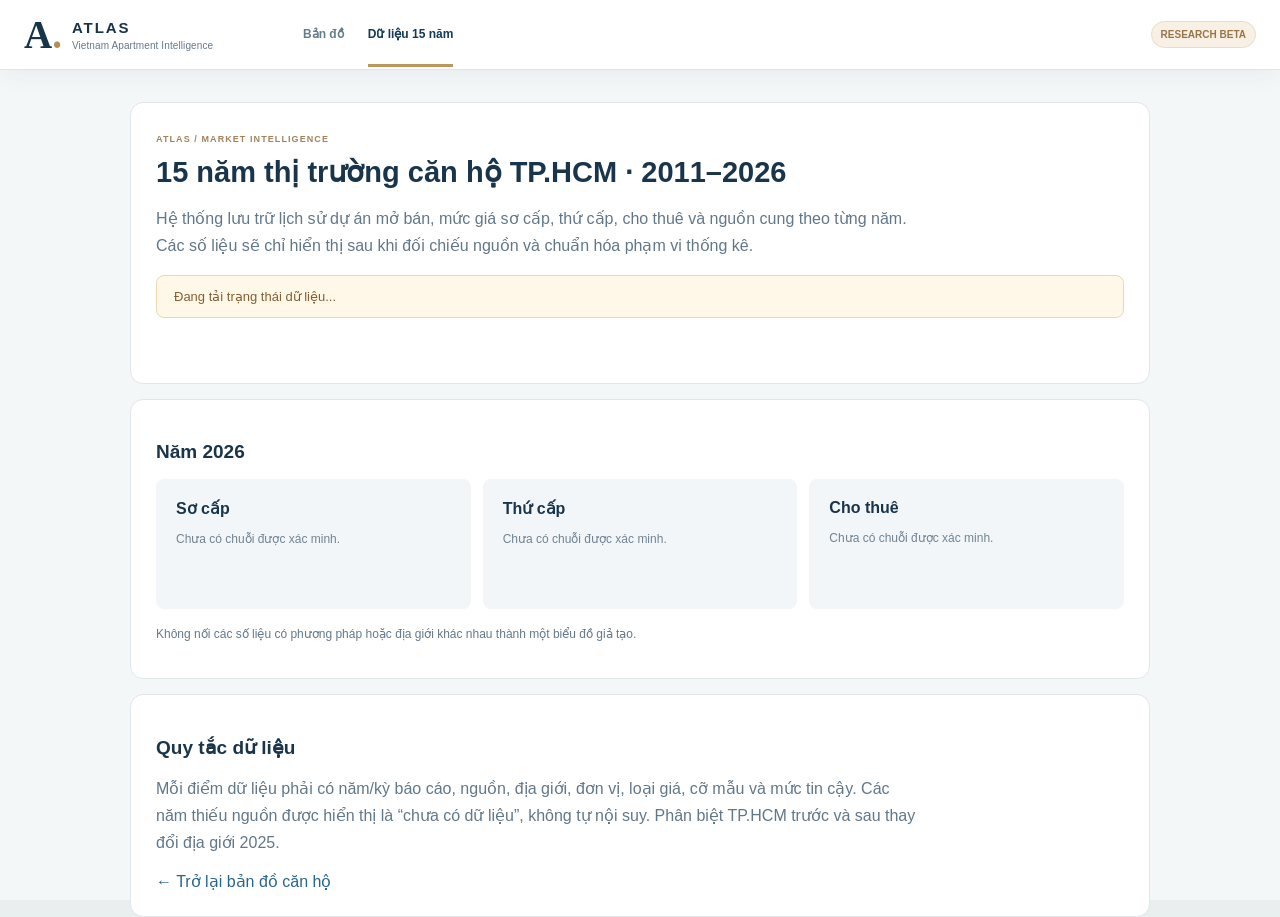
==== history.html @ ee45d93d "feat: add source-aware 2011–2026 history page without fabricated series" ====
<!doctype html><html lang="vi"><head><meta charset="utf-8"><meta name="viewport" content="width=device-width,initial-scale=1"><title>ATLAS | Dữ liệu căn hộ 2011–2026</title><link rel="stylesheet" href="./assets/atlas-v4.css"><style>body{background:#f4f7f8}.page{max-width:1060px;margin:32px auto;padding:0 20px}.panel{padding:25px;background:#fff;border:1px solid #e0e7eb;border-radius:13px;margin-bottom:15px}.panel h1{margin:9px 0 12px;font-size:29px}.panel h2{font-size:19px}.lead{line-height:1.7;color:#61778a;max-width:760px}.note{padding:13px 17px;background:#fff8e8;color:#845e32;border:1px solid #ecd8af;border-radius:8px;font-size:13px}.years{display:grid;grid-template-columns:repeat(8,1fr);gap:7px;margin:20px 0}.years button{padding:12px 0;background:#f2f6f8;border:1px solid #dce6ed;border-radius:7px;color:#31536b}.years button.active{background:#1e5678;color:#fff}.three{display:grid;grid-template-columns:repeat(3,1fr);gap:12px}.three section{padding:20px;border-radius:8px;background:#f2f6f8;min-height:130px}.three strong{display:block;font-size:16px}.three p{font-size:12px;line-height:1.6;color:#718494}.source{font-size:12px;color:#768592}.review{font-size:12px;color:#64798b;margin-top:18px}@media(max-width:680px){.years{grid-template-columns:repeat(4,1fr)}.three{grid-template-columns:1fr}.page{margin:10px auto}.panel h1{font-size:23px}}</style></head><body><header class="topbar"><a class="logo" href="./map-v4.html"><span class="mark">A<span>.</span></span><span><b>ATLAS</b><small>Vietnam Apartment Intelligence</small></span></a><nav><a href="./map-v4.html">Bản đồ</a><a class="active" href="./history.html">Dữ liệu 15 năm</a></nav><div class="top-actions"><span class="beta">RESEARCH BETA</span></div></header><div class="page"><div class="panel"><span class="eyebrow">ATLAS / MARKET INTELLIGENCE</span><h1>15 năm thị trường căn hộ TP.HCM · 2011–2026</h1><p class="lead">Hệ thống lưu trữ lịch sử dự án mở bán, mức giá sơ cấp, thứ cấp, cho thuê và nguồn cung theo từng năm. Các số liệu sẽ chỉ hiển thị sau khi đối chiếu nguồn và chuẩn hóa phạm vi thống kê.</p><p class="note" id="notice">Đang tải trạng thái dữ liệu...</p><div class="years" id="years" aria-label="Chọn năm"></div></div><div class="panel"><h2 id="heading">Năm 2026</h2><div class="three"><section><strong>Sơ cấp</strong><p id="primary">Chưa có chuỗi được xác minh.</p></section><section><strong>Thứ cấp</strong><p id="secondary">Chưa có chuỗi được xác minh.</p></section><section><strong>Cho thuê</strong><p id="rent">Chưa có chuỗi được xác minh.</p></section></div><p class="review" id="sources">Không nối các số liệu có phương pháp hoặc địa giới khác nhau thành một biểu đồ giả tạo.</p></div><div class="panel"><h2>Quy tắc dữ liệu</h2><p class="lead">Mỗi điểm dữ liệu phải có năm/kỳ báo cáo, nguồn, địa giới, đơn vị, loại giá, cỡ mẫu và mức tin cậy. Các năm thiếu nguồn được hiển thị là “chưa có dữ liệu”, không tự nội suy. Phân biệt TP.HCM trước và sau thay đổi địa giới 2025.</p><a href="./map-v4.html">← Trở lại bản đồ căn hộ</a></div></div><script>let rows=[];let year=2026;const $=id=>document.getElementById(id);function render(){const ys=$("years");ys.replaceChildren();for(let y=2011;y<=2026;y++){const b=document.createElement("button");b.type="button";b.textContent=y;b.className=y===year?"active":"";b.onclick=()=>{year=y;render()};ys.append(b)}$("heading").textContent="Năm "+year;for(const [id,type]of [["primary","primary"],["secondary","secondary"],["rent","rental"]]){const filtered=rows.filter(r=>String(r.period_start||r.year||"").startsWith(String(year))&&r.market_type===type);$(id).textContent=filtered.length?filtered.map(r=>(r.value+" "+r.unit+" · "+(r.source_title||r.source_url||"Nguồn")).slice(0,4).join(" | "):"Chưa có dữ liệu đủ chuẩn và đã duyệt cho năm này."}}fetch("./data/market_history_2011_2026.json",{cache:"no-store"}).then(r=>{if(!r.ok)throw Error(r.status);return r.json()}).then(data=>{rows=Array.isArray(data.observations)?data.observations:[];$("notice").textContent=rows.length?"Có "+rows.length+" quan sát lịch sử được lưu. Xem từng năm; đối chiếu nguồn trước khi sử dụng.":"Khung dữ liệu 2011–2026 đã tạo; chưa có quan sát được phê duyệt. Không hiển thị số liệu giả định.";render()}).catch(()=>{$("notice").textContent="Không tải được dữ liệu lịch sử.";render()});render();</script></body></html>
---- assets/atlas-v4.css ----
:root{--ink:#19354c;--muted:#64798b;--line:#dfe6eb;--paper:#fff;--canvas:#e9eeef;--highlight:#b48955;--navy:#16354b;--light:#f2f6f8}*{box-sizing:border-box}html,body{margin:0;height:100%;font-family:Inter,ui-sans-serif,"Segoe UI",Arial,sans-serif;color:var(--ink);background:var(--canvas)}button,select,input{font:inherit}button{cursor:pointer}button:focus-visible,a:focus-visible,input:focus-visible,select:focus-visible{outline:3px solid #deb571;outline-offset:2px}a{color:#28658d;text-decoration:none}.topbar{height:70px;position:relative;z-index:15;background:#fff;border-bottom:1px solid var(--line);display:flex;align-items:center;gap:34px;padding:0 24px;box-shadow:0 3px 24px #1230460f}.logo{display:flex;gap:10px;align-items:center;color:var(--navy);min-width:245px}.logo .mark{font-size:39px;line-height:1;font-family:Georgia,serif;font-weight:900}.mark span{color:#b68e51}.logo b{display:block;font-size:15px;letter-spacing:.13em}.logo small{font-size:10px;color:var(--muted);display:block;letter-spacing:.01em;margin-top:4px}.topbar nav{display:flex;gap:24px;align-items:center}.topbar nav a{font-size:12px;font-weight:700;color:#657d8c;padding:25px 0 23px;border-bottom:3px solid transparent;white-space:nowrap}.topbar nav a.active{color:#143a55;border-bottom-color:#bd985e}.top-actions{margin-left:auto;display:flex;align-items:center;gap:12px}.beta{font-size:10px;color:#987548;background:#f8f0e5;border:1px solid #eadcc8;padding:7px 9px;border-radius:50px;font-weight:900;white-space:nowrap}.top-actions select{padding:8px;border:1px solid var(--line);border-radius:8px;background:#fff;max-width:130px;font-size:11px}.mobileOnly{display:none}.workspace{height:calc(100dvh - 70px);display:flex;min-height:380px}.sidebar{width:364px;flex:0 0 364px;background:#fff;border-right:1px solid var(--line);display:flex;flex-direction:column;z-index:9;box-shadow:2px 0 20px #1a3e5020;overflow:hidden}.sideIntro{padding:23px 20px 14px}.eyebrow{color:#a3825c;letter-spacing:.12em;font-size:9px;font-weight:900}.sideIntro h1{font-size:22px;margin:10px 0 7px;line-height:1.25}.sideIntro p{font-size:12px;color:var(--muted);line-height:1.55;margin:0}.stats{margin:0 20px 13px;background:#f0f5f7;border:1px solid #e5ebef;display:flex;border-radius:9px;padding:11px}.stats>div{flex:1;display:flex;gap:3px;flex-direction:column}.stats>div+div{padding-left:14px;border-left:1px solid #dde6eb}.stats strong{font-size:24px}.stats span{font-size:10px;color:var(--muted)}.sidebar>.inputLabel,.sidebar>input,.filterGrid,.sidebar>.check,.modeRow,.listTitle{margin-left:20px;margin-right:20px}.inputLabel,.filterGrid label{font-size:11px;font-weight:800;margin-bottom:6px;display:block}.sidebar>input,.filterGrid input,.filterGrid select{border:1px solid #d6e0e6;border-radius:8px;padding:11px 10px;width:100%;font-size:12px;color:var(--ink);background:white}.sidebar>input{width:calc(100% - 40px);margin-bottom:13px}.filterGrid{display:grid;grid-template-columns:1fr 1fr;gap:10px;margin-bottom:12px}.check{display:flex;align-items:center;gap:7px;font-size:11px;font-weight:700;line-height:1.35}.check input{accent-color:#265b80;width:16px;height:16px}.sidebar>.check{margin-bottom:8px}.modeRow{display:flex;margin-top:8px;margin-bottom:14px;gap:5px}.modeRow span{border:1px solid #dbe4e8;border-radius:7px;padding:8px;font-size:10px;font-weight:800}.modeRow .active{background:#e7f0f5;color:#29587b}.modeRow .inactive{color:#909ba3;background:#f6f7f8}.listTitle{border-top:1px solid #e6edf1;padding-top:14px;display:flex;justify-content:space-between;align-items:center;gap:8px;margin-bottom:8px}.listTitle b{font-size:12px}.listTitle button{background:transparent;color:#37749a;border:0;padding:5px 0;font-size:10px;font-weight:800;text-align:right}.projectList{padding:0 20px;flex:1;overflow-y:auto;overscroll-behavior:contain}.projectCard{display:block;border:1px solid #e4eaee;border-radius:10px;background:#fff;width:100%;text-align:left;padding:12px 11px;margin:0 0 8px}.projectCard:hover,.projectCard:focus{background:#f7fafb;border-color:#a1bfd2}.projectCard .name{font-weight:850;font-size:12px}.projectCard .sub{color:#768b9a;font-size:10px;margin-top:4px}.projectCard .price{color:#225a80;font-size:15px;font-weight:900;margin-top:8px}.projectCard .tag{display:inline-block;font-size:9px;border-radius:4px;padding:3px 5px;margin-top:5px;background:#f6f0e8;color:#9a733f}.projectCard .tag.verified{background:#e4f4ec;color:#2a7a57}.sideFoot{padding:10px 20px 14px;border-top:1px solid #e7eef1;background:#fcfdfd}.sideFoot a{font-weight:700;font-size:10px}.sideFoot p{font-size:10px;line-height:1.5;color:#987044;margin:6px 0 0}.mapArea{position:relative;flex:1;min-width:0}#map{position:absolute;inset:0;background:linear-gradient(90deg,#e6eff0,#dce7e9)}.mapTools{position:absolute;top:16px;right:16px;z-index:5;width:251px;background:#ffffffed;border:1px solid #d8e4e9;backdrop-filter:blur(15px);padding:15px;border-radius:12px;box-shadow:0 12px 25px #17344726;display:flex;flex-direction:column;gap:10px}.mapTools>label:not(.check):not(.upload){font-size:11px;font-weight:900}.mapTools>select{border:1px solid #d9e2e7;border-radius:8px;padding:9px;color:var(--ink);background:#fff;font-size:11px}.separator{border-top:1px solid #e4eaee}.mapTools small{font-size:10px;color:#7d8791;line-height:1.5}.mapTools a{font-size:10px;font-weight:850}.mapTools .upload{background:#f2f6f9;border:1px dashed #a9c0cc;padding:9px;border-radius:7px;font-weight:750;color:#356c8e;font-size:11px;text-align:center;cursor:pointer}.mapTools .upload input{display:none}.mapLegend{position:absolute;bottom:18px;left:18px;z-index:5;background:#fffffff2;border:1px solid #d8e1e6;border-radius:9px;box-shadow:0 5px 20px #1430441d;padding:10px 13px;font-size:10px;display:flex;align-items:center;gap:7px;flex-wrap:wrap;max-width:calc(100% - 36px)}.dot{width:9px;height:9px;border-radius:50%;display:inline-block}.dot.confirmed{background:#2c6f97}.dot.approximate{background:#fff;border:2px dashed #95774f;margin-left:9px}.projectMarker{transform:translate(-50%,-50%);display:flex;flex-direction:column;align-items:center;justify-content:center;min-width:76px;max-width:126px;padding:6px 8px;border-radius:9px;border:2px solid #fff;box-shadow:0 3px 14px #0b314d58;background:#fff;color:#244b64;white-space:nowrap;cursor:pointer}.projectMarker b{font-size:11px;max-width:116px;overflow:hidden;text-overflow:ellipsis}.projectMarker span{font-size:12px;font-weight:900;margin-top:3px}.projectMarker.estimate{border:2px dashed #b58e58;background:#fffaf0}.projectMarker.selected{box-shadow:0 0 0 3px #dfad5e,0 5px 25px #10314769}.projectMarker.compact{min-width:26px;width:27px;height:27px;border-radius:50%;padding:0}.projectMarker.compact b,.projectMarker.compact span{display:none}.projectMarker.compact:after{content:"";width:9px;height:9px;background:#245d83;border-radius:50%}.projectMarker.estimate.compact:after{background:#ba996a}.detail{position:absolute;top:15px;bottom:15px;right:285px;z-index:7;background:#fff;border:1px solid #dae4e9;border-radius:13px;box-shadow:0 12px 35px #133d5538;width:320px;overflow:auto;padding:18px}.detail h2{font-size:20px;margin:9px 0}.detail p{font-size:11px;color:var(--muted);line-height:1.6}.detail strong{display:block;font-size:27px;color:#245a7a;margin:10px 0}.detail .detailRow{display:flex;justify-content:space-between;border-top:1px solid #e8edf1;padding:10px 0;gap:12px;font-size:11px}.detail .detailRow span:first-child{color:#7d8f9d}.detail .detailRow span:last-child{font-weight:750;text-align:right}.detail .close{float:right;border:0;background:#edf3f6;font-size:19px;border-radius:6px;padding:4px 10px}.detail .caution{background:#fff7e9;color:#866331;padding:10px 12px;border-radius:7px;font-size:10px;line-height:1.5;margin-top:9px}.detail a{display:block;font-size:11px;font-weight:800;margin-top:10px}.mapNotice{position:absolute;top:50%;left:50%;transform:translate(-50%,-50%);z-index:10;background:#fff;border:1px solid #e1c08b;border-radius:13px;padding:20px;width:min(340px,90vw);box-shadow:0 20px 45px #1e384e4d;text-align:center}.mapNotice[hidden],.detail[hidden]{display:none}.mapNotice p{font-size:12px;color:var(--muted);line-height:1.5}.noticeActions{display:flex;align-items:center;justify-content:center;gap:10px}.noticeActions button,.noticeActions a{font-size:11px;font-weight:800;padding:10px;background:#245f81;border-radius:7px;color:#fff;border:0}.noticeActions a{background:#eff5f7;color:#2c6687}.muted{font-size:12px;color:var(--muted)}.maplibregl-ctrl-bottom-right{bottom:6px}.maplibregl-ctrl-attrib{font-size:10px!important}@media(max-width:1090px){.topbar{gap:17px;padding:0 15px}.sidebar{width:306px;flex-basis:306px}.mapTools{width:220px}.detail{right:250px;width:280px}}@media(max-width:820px){.topbar{height:58px;gap:10px}.logo{min-width:auto}.logo .mark{font-size:30px}.logo b{font-size:11px}.logo small{display:none}.topbar nav{gap:10px}.topbar nav a{font-size:10px;padding:20px 0}.beta{display:none}.workspace{height:calc(100dvh - 58px)}.sidebar{width:min(345px,88vw);flex:unset;position:absolute;top:58px;bottom:0;left:0;z-index:10;transform:translateX(-102%);transition:transform .2s}.sidebar.open{transform:translateX(0)}.mobileOnly{display:block;background:#eff3f6;border:1px solid #dce4ea;border-radius:6px;padding:7px}.mapArea{width:100%}.mapTools{top:10px;right:10px;width:200px;padding:10px;gap:6px}.mapTools small{display:none}.detail{right:10px;bottom:15px;top:auto;height:min(60vh,430px);width:min(345px,calc(100vw - 20px))}.mapLegend{left:10px;bottom:10px;max-width:calc(100vw - 20px)}}@media(max-width:490px){.topbar nav a:nth-child(3){display:none}.topbar nav a{font-size:9px}.top-actions{gap:4px}.top-actions select{width:78px;font-size:10px}.mapTools{top:8px;right:8px;width:167px;padding:8px}.mapTools label,.mapTools a,.mapTools select{font-size:10px!important}.mapLegend{max-width:calc(100vw - 85px);font-size:9px;gap:5px}.projectMarker{min-width:62px;max-width:100px;padding:4px}.projectMarker b{max-width:90px;font-size:10px}.projectMarker span{font-size:10px}}
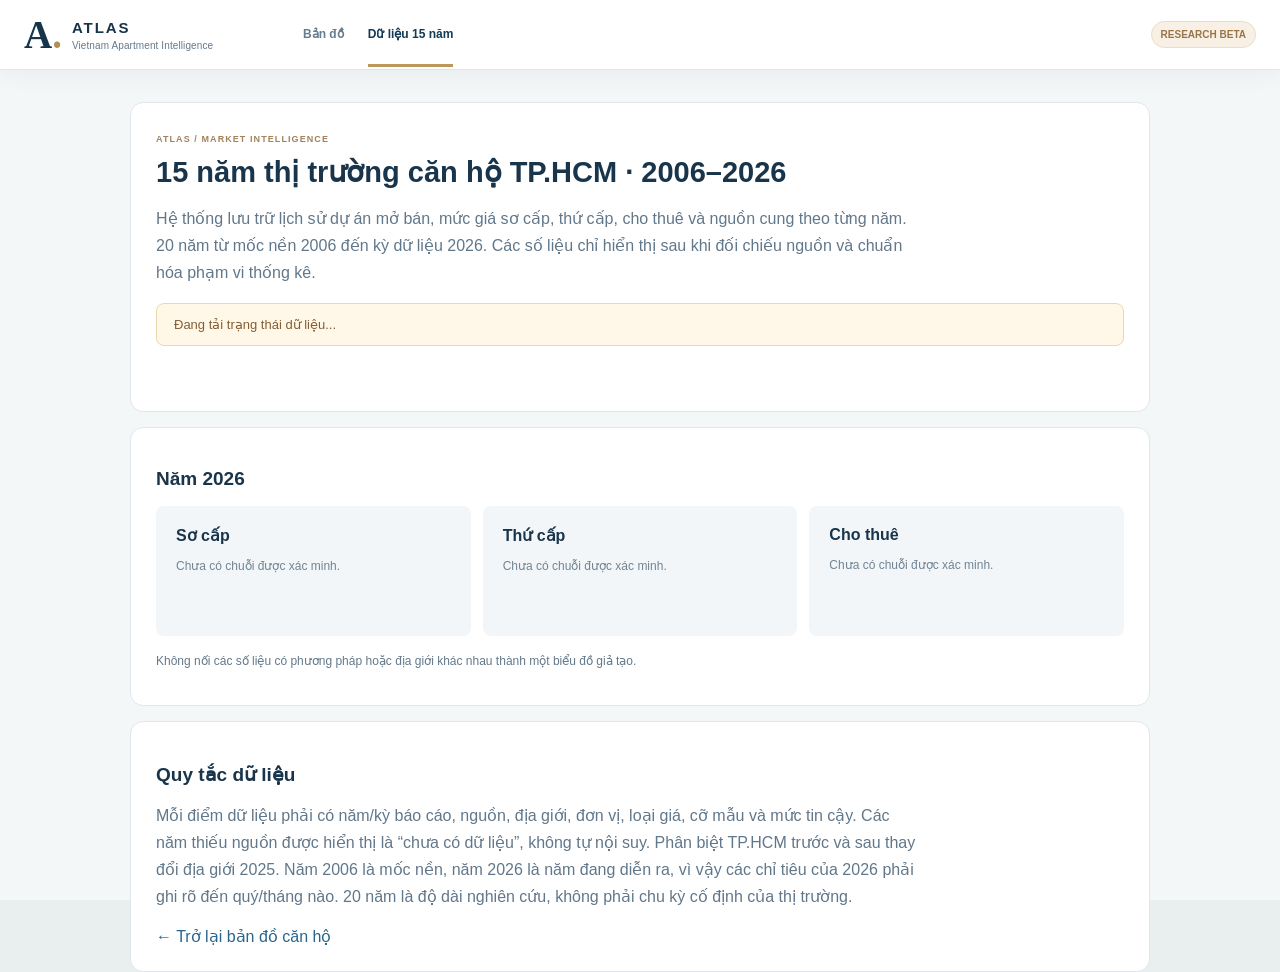
==== commit 3382e9b8: "feat: expand Atlas apartment research horizon from 15 to 20 years" ====
--- a/history.html
+++ b/history.html
@@ -1 +1 @@
-<!doctype html><html lang="vi"><head><meta charset="utf-8"><meta name="viewport" content="width=device-width,initial-scale=1"><title>ATLAS | Dữ liệu căn hộ 2011–2026</title><link rel="stylesheet" href="./assets/atlas-v4.css"><style>body{background:#f4f7f8}.page{max-width:1060px;margin:32px auto;padding:0 20px}.panel{padding:25px;background:#fff;border:1px solid #e0e7eb;border-radius:13px;margin-bottom:15px}.panel h1{margin:9px 0 12px;font-size:29px}.panel h2{font-size:19px}.lead{line-height:1.7;color:#61778a;max-width:760px}.note{padding:13px 17px;background:#fff8e8;color:#845e32;border:1px solid #ecd8af;border-radius:8px;font-size:13px}.years{display:grid;grid-template-columns:repeat(8,1fr);gap:7px;margin:20px 0}.years button{padding:12px 0;background:#f2f6f8;border:1px solid #dce6ed;border-radius:7px;color:#31536b}.years button.active{background:#1e5678;color:#fff}.three{display:grid;grid-template-columns:repeat(3,1fr);gap:12px}.three section{padding:20px;border-radius:8px;background:#f2f6f8;min-height:130px}.three strong{display:block;font-size:16px}.three p{font-size:12px;line-height:1.6;color:#718494}.source{font-size:12px;color:#768592}.review{font-size:12px;color:#64798b;margin-top:18px}@media(max-width:680px){.years{grid-template-columns:repeat(4,1fr)}.three{grid-template-columns:1fr}.page{margin:10px auto}.panel h1{font-size:23px}}</style></head><body><header class="topbar"><a class="logo" href="./map-v4.html"><span class="mark">A<span>.</span></span><span><b>ATLAS</b><small>Vietnam Apartment Intelligence</small></span></a><nav><a href="./map-v4.html">Bản đồ</a><a class="active" href="./history.html">Dữ liệu 15 năm</a></nav><div class="top-actions"><span class="beta">RESEARCH BETA</span></div></header><div class="page"><div class="panel"><span class="eyebrow">ATLAS / MARKET INTELLIGENCE</span><h1>15 năm thị trường căn hộ TP.HCM · 2011–2026</h1><p class="lead">Hệ thống lưu trữ lịch sử dự án mở bán, mức giá sơ cấp, thứ cấp, cho thuê và nguồn cung theo từng năm. Các số liệu sẽ chỉ hiển thị sau khi đối chiếu nguồn và chuẩn hóa phạm vi thống kê.</p><p class="note" id="notice">Đang tải trạng thái dữ liệu...</p><div class="years" id="years" aria-label="Chọn năm"></div></div><div class="panel"><h2 id="heading">Năm 2026</h2><div class="three"><section><strong>Sơ cấp</strong><p id="primary">Chưa có chuỗi được xác minh.</p></section><section><strong>Thứ cấp</strong><p id="secondary">Chưa có chuỗi được xác minh.</p></section><section><strong>Cho thuê</strong><p id="rent">Chưa có chuỗi được xác minh.</p></section></div><p class="review" id="sources">Không nối các số liệu có phương pháp hoặc địa giới khác nhau thành một biểu đồ giả tạo.</p></div><div class="panel"><h2>Quy tắc dữ liệu</h2><p class="lead">Mỗi điểm dữ liệu phải có năm/kỳ báo cáo, nguồn, địa giới, đơn vị, loại giá, cỡ mẫu và mức tin cậy. Các năm thiếu nguồn được hiển thị là “chưa có dữ liệu”, không tự nội suy. Phân biệt TP.HCM trước và sau thay đổi địa giới 2025.</p><a href="./map-v4.html">← Trở lại bản đồ căn hộ</a></div></div><script>let rows=[];let year=2026;const $=id=>document.getElementById(id);function render(){const ys=$("years");ys.replaceChildren();for(let y=2011;y<=2026;y++){const b=document.createElement("button");b.type="button";b.textContent=y;b.className=y===year?"active":"";b.onclick=()=>{year=y;render()};ys.append(b)}$("heading").textContent="Năm "+year;for(const [id,type]of [["primary","primary"],["secondary","secondary"],["rent","rental"]]){const filtered=rows.filter(r=>String(r.period_start||r.year||"").startsWith(String(year))&&r.market_type===type);$(id).textContent=filtered.length?filtered.map(r=>(r.value+" "+r.unit+" · "+(r.source_title||r.source_url||"Nguồn")).slice(0,4).join(" | "):"Chưa có dữ liệu đủ chuẩn và đã duyệt cho năm này."}}fetch("./data/market_history_2011_2026.json",{cache:"no-store"}).then(r=>{if(!r.ok)throw Error(r.status);return r.json()}).then(data=>{rows=Array.isArray(data.observations)?data.observations:[];$("notice").textContent=rows.length?"Có "+rows.length+" quan sát lịch sử được lưu. Xem từng năm; đối chiếu nguồn trước khi sử dụng.":"Khung dữ liệu 2011–2026 đã tạo; chưa có quan sát được phê duyệt. Không hiển thị số liệu giả định.";render()}).catch(()=>{$("notice").textContent="Không tải được dữ liệu lịch sử.";render()});render();</script></body></html>+<!doctype html><html lang="vi"><head><meta charset="utf-8"><meta name="viewport" content="width=device-width,initial-scale=1"><title>ATLAS | Dữ liệu căn hộ 2006–2026</title><link rel="stylesheet" href="./assets/atlas-v4.css"><style>body{background:#f4f7f8}.page{max-width:1060px;margin:32px auto;padding:0 20px}.panel{padding:25px;background:#fff;border:1px solid #e0e7eb;border-radius:13px;margin-bottom:15px}.panel h1{margin:9px 0 12px;font-size:29px}.panel h2{font-size:19px}.lead{line-height:1.7;color:#61778a;max-width:760px}.note{padding:13px 17px;background:#fff8e8;color:#845e32;border:1px solid #ecd8af;border-radius:8px;font-size:13px}.years{display:grid;grid-template-columns:repeat(8,1fr);gap:7px;margin:20px 0}.years button{padding:12px 0;background:#f2f6f8;border:1px solid #dce6ed;border-radius:7px;color:#31536b}.years button.active{background:#1e5678;color:#fff}.three{display:grid;grid-template-columns:repeat(3,1fr);gap:12px}.three section{padding:20px;border-radius:8px;background:#f2f6f8;min-height:130px}.three strong{display:block;font-size:16px}.three p{font-size:12px;line-height:1.6;color:#718494}.source{font-size:12px;color:#768592}.review{font-size:12px;color:#64798b;margin-top:18px}@media(max-width:680px){.years{grid-template-columns:repeat(4,1fr)}.three{grid-template-columns:1fr}.page{margin:10px auto}.panel h1{font-size:23px}}</style></head><body><header class="topbar"><a class="logo" href="./map-v4.html"><span class="mark">A<span>.</span></span><span><b>ATLAS</b><small>Vietnam Apartment Intelligence</small></span></a><nav><a href="./map-v4.html">Bản đồ</a><a class="active" href="./history.html">Dữ liệu 15 năm</a></nav><div class="top-actions"><span class="beta">RESEARCH BETA</span></div></header><div class="page"><div class="panel"><span class="eyebrow">ATLAS / MARKET INTELLIGENCE</span><h1>15 năm thị trường căn hộ TP.HCM · 2006–2026</h1><p class="lead">Hệ thống lưu trữ lịch sử dự án mở bán, mức giá sơ cấp, thứ cấp, cho thuê và nguồn cung theo từng năm. 20 năm từ mốc nền 2006 đến kỳ dữ liệu 2026. Các số liệu chỉ hiển thị sau khi đối chiếu nguồn và chuẩn hóa phạm vi thống kê.</p><p class="note" id="notice">Đang tải trạng thái dữ liệu...</p><div class="years" id="years" aria-label="Chọn năm"></div></div><div class="panel"><h2 id="heading">Năm 2026</h2><div class="three"><section><strong>Sơ cấp</strong><p id="primary">Chưa có chuỗi được xác minh.</p></section><section><strong>Thứ cấp</strong><p id="secondary">Chưa có chuỗi được xác minh.</p></section><section><strong>Cho thuê</strong><p id="rent">Chưa có chuỗi được xác minh.</p></section></div><p class="review" id="sources">Không nối các số liệu có phương pháp hoặc địa giới khác nhau thành một biểu đồ giả tạo.</p></div><div class="panel"><h2>Quy tắc dữ liệu</h2><p class="lead">Mỗi điểm dữ liệu phải có năm/kỳ báo cáo, nguồn, địa giới, đơn vị, loại giá, cỡ mẫu và mức tin cậy. Các năm thiếu nguồn được hiển thị là “chưa có dữ liệu”, không tự nội suy. Phân biệt TP.HCM trước và sau thay đổi địa giới 2025. Năm 2006 là mốc nền, năm 2026 là năm đang diễn ra, vì vậy các chỉ tiêu của 2026 phải ghi rõ đến quý/tháng nào. 20 năm là độ dài nghiên cứu, không phải chu kỳ cố định của thị trường.</p><a href="./map-v4.html">← Trở lại bản đồ căn hộ</a></div></div><script>let rows=[];let year=2026;const $=id=>document.getElementById(id);function render(){const ys=$("years");ys.replaceChildren();for(let y=2006;y<=2026;y++){const b=document.createElement("button");b.type="button";b.textContent=y;b.className=y===year?"active":"";b.onclick=()=>{year=y;render()};ys.append(b)}$("heading").textContent="Năm "+year;for(const [id,type]of [["primary","primary"],["secondary","secondary"],["rent","rental"]]){const filtered=rows.filter(r=>String(r.period_start||r.year||"").startsWith(String(year))&&r.market_type===type);$(id).textContent=filtered.length?filtered.map(r=>(r.value+" "+r.unit+" · "+(r.source_title||r.source_url||"Nguồn")).slice(0,4).join(" | "):"Chưa có dữ liệu đủ chuẩn và đã duyệt cho năm này."}}fetch("./data/market_history_2006_2026.json",{cache:"no-store"}).then(r=>{if(!r.ok)throw Error(r.status);return r.json()}).then(data=>{rows=Array.isArray(data.observations)?data.observations:[];$("notice").textContent=rows.length?"Có "+rows.length+" quan sát lịch sử được lưu. Xem từng năm; đối chiếu nguồn trước khi sử dụng.":"Khung dữ liệu 2006–2026 đã tạo; chưa có quan sát được phê duyệt. Không hiển thị số liệu giả định.";render()}).catch(()=>{$("notice").textContent="Không tải được dữ liệu lịch sử.";render()});render();</script></body></html>
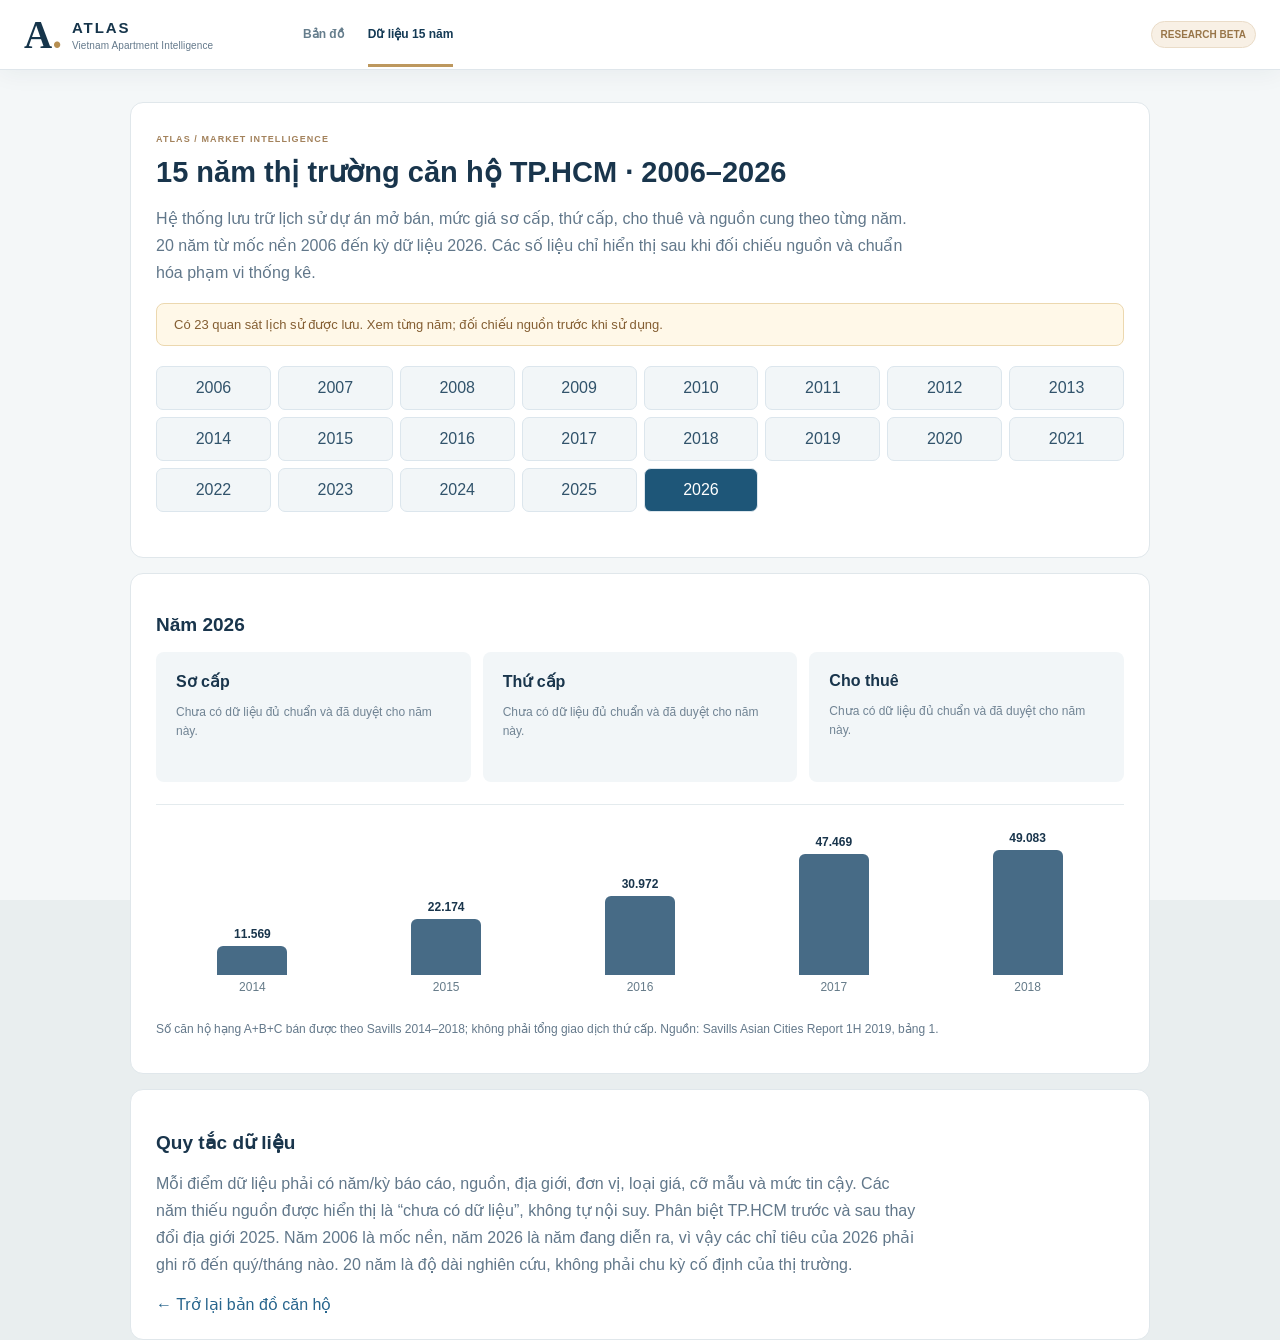
==== commit 677a1a7c: "feat(history): show source-linked 2014–2019 observations and 2014–2018 chart" ====
--- a/history.html
+++ b/history.html
@@ -1 +1 @@
-<!doctype html><html lang="vi"><head><meta charset="utf-8"><meta name="viewport" content="width=device-width,initial-scale=1"><title>ATLAS | Dữ liệu căn hộ 2006–2026</title><link rel="stylesheet" href="./assets/atlas-v4.css"><style>body{background:#f4f7f8}.page{max-width:1060px;margin:32px auto;padding:0 20px}.panel{padding:25px;background:#fff;border:1px solid #e0e7eb;border-radius:13px;margin-bottom:15px}.panel h1{margin:9px 0 12px;font-size:29px}.panel h2{font-size:19px}.lead{line-height:1.7;color:#61778a;max-width:760px}.note{padding:13px 17px;background:#fff8e8;color:#845e32;border:1px solid #ecd8af;border-radius:8px;font-size:13px}.years{display:grid;grid-template-columns:repeat(8,1fr);gap:7px;margin:20px 0}.years button{padding:12px 0;background:#f2f6f8;border:1px solid #dce6ed;border-radius:7px;color:#31536b}.years button.active{background:#1e5678;color:#fff}.three{display:grid;grid-template-columns:repeat(3,1fr);gap:12px}.three section{padding:20px;border-radius:8px;background:#f2f6f8;min-height:130px}.three strong{display:block;font-size:16px}.three p{font-size:12px;line-height:1.6;color:#718494}.source{font-size:12px;color:#768592}.review{font-size:12px;color:#64798b;margin-top:18px}@media(max-width:680px){.years{grid-template-columns:repeat(4,1fr)}.three{grid-template-columns:1fr}.page{margin:10px auto}.panel h1{font-size:23px}}</style></head><body><header class="topbar"><a class="logo" href="./map-v4.html"><span class="mark">A<span>.</span></span><span><b>ATLAS</b><small>Vietnam Apartment Intelligence</small></span></a><nav><a href="./map-v4.html">Bản đồ</a><a class="active" href="./history.html">Dữ liệu 15 năm</a></nav><div class="top-actions"><span class="beta">RESEARCH BETA</span></div></header><div class="page"><div class="panel"><span class="eyebrow">ATLAS / MARKET INTELLIGENCE</span><h1>15 năm thị trường căn hộ TP.HCM · 2006–2026</h1><p class="lead">Hệ thống lưu trữ lịch sử dự án mở bán, mức giá sơ cấp, thứ cấp, cho thuê và nguồn cung theo từng năm. 20 năm từ mốc nền 2006 đến kỳ dữ liệu 2026. Các số liệu chỉ hiển thị sau khi đối chiếu nguồn và chuẩn hóa phạm vi thống kê.</p><p class="note" id="notice">Đang tải trạng thái dữ liệu...</p><div class="years" id="years" aria-label="Chọn năm"></div></div><div class="panel"><h2 id="heading">Năm 2026</h2><div class="three"><section><strong>Sơ cấp</strong><p id="primary">Chưa có chuỗi được xác minh.</p></section><section><strong>Thứ cấp</strong><p id="secondary">Chưa có chuỗi được xác minh.</p></section><section><strong>Cho thuê</strong><p id="rent">Chưa có chuỗi được xác minh.</p></section></div><p class="review" id="sources">Không nối các số liệu có phương pháp hoặc địa giới khác nhau thành một biểu đồ giả tạo.</p></div><div class="panel"><h2>Quy tắc dữ liệu</h2><p class="lead">Mỗi điểm dữ liệu phải có năm/kỳ báo cáo, nguồn, địa giới, đơn vị, loại giá, cỡ mẫu và mức tin cậy. Các năm thiếu nguồn được hiển thị là “chưa có dữ liệu”, không tự nội suy. Phân biệt TP.HCM trước và sau thay đổi địa giới 2025. Năm 2006 là mốc nền, năm 2026 là năm đang diễn ra, vì vậy các chỉ tiêu của 2026 phải ghi rõ đến quý/tháng nào. 20 năm là độ dài nghiên cứu, không phải chu kỳ cố định của thị trường.</p><a href="./map-v4.html">← Trở lại bản đồ căn hộ</a></div></div><script>let rows=[];let year=2026;const $=id=>document.getElementById(id);function render(){const ys=$("years");ys.replaceChildren();for(let y=2006;y<=2026;y++){const b=document.createElement("button");b.type="button";b.textContent=y;b.className=y===year?"active":"";b.onclick=()=>{year=y;render()};ys.append(b)}$("heading").textContent="Năm "+year;for(const [id,type]of [["primary","primary"],["secondary","secondary"],["rent","rental"]]){const filtered=rows.filter(r=>String(r.period_start||r.year||"").startsWith(String(year))&&r.market_type===type);$(id).textContent=filtered.length?filtered.map(r=>(r.value+" "+r.unit+" · "+(r.source_title||r.source_url||"Nguồn")).slice(0,4).join(" | "):"Chưa có dữ liệu đủ chuẩn và đã duyệt cho năm này."}}fetch("./data/market_history_2006_2026.json",{cache:"no-store"}).then(r=>{if(!r.ok)throw Error(r.status);return r.json()}).then(data=>{rows=Array.isArray(data.observations)?data.observations:[];$("notice").textContent=rows.length?"Có "+rows.length+" quan sát lịch sử được lưu. Xem từng năm; đối chiếu nguồn trước khi sử dụng.":"Khung dữ liệu 2006–2026 đã tạo; chưa có quan sát được phê duyệt. Không hiển thị số liệu giả định.";render()}).catch(()=>{$("notice").textContent="Không tải được dữ liệu lịch sử.";render()});render();</script></body></html>+<!doctype html><html lang="vi"><head><meta charset="utf-8"><meta name="viewport" content="width=device-width,initial-scale=1"><title>ATLAS | Dữ liệu căn hộ 2006–2026</title><link rel="stylesheet" href="./assets/atlas-v4.css"><style>body{background:#f4f7f8}.page{max-width:1060px;margin:32px auto;padding:0 20px}.panel{padding:25px;background:#fff;border:1px solid #e0e7eb;border-radius:13px;margin-bottom:15px}.panel h1{margin:9px 0 12px;font-size:29px}.panel h2{font-size:19px}.lead{line-height:1.7;color:#61778a;max-width:760px}.note{padding:13px 17px;background:#fff8e8;color:#845e32;border:1px solid #ecd8af;border-radius:8px;font-size:13px}.years{display:grid;grid-template-columns:repeat(8,1fr);gap:7px;margin:20px 0}.years button{padding:12px 0;background:#f2f6f8;border:1px solid #dce6ed;border-radius:7px;color:#31536b}.years button.active{background:#1e5678;color:#fff}.three{display:grid;grid-template-columns:repeat(3,1fr);gap:12px}.three section{padding:20px;border-radius:8px;background:#f2f6f8;min-height:130px}.three strong{display:block;font-size:16px}.three p{font-size:12px;line-height:1.6;color:#718494}.source{font-size:12px;color:#768592}.review{font-size:12px;color:#64798b;margin-top:18px}@media(max-width:680px){.years{grid-template-columns:repeat(4,1fr)}.three{grid-template-columns:1fr}.page{margin:10px auto}.panel h1{font-size:23px}}.marketChart{display:flex;gap:9px;align-items:end;min-height:180px;padding:24px 4px 10px;border-top:1px solid #e4ebee;margin-top:22px}.bar{flex:1;display:flex;flex-direction:column;justify-content:end;align-items:center;gap:5px;min-height:165px}.bar b{font-size:12px}.bar .stem{background:#476b86;width:100%;max-width:70px;border-radius:6px 6px 0 0}.bar small{font-size:12px;color:#657b89}</style></head><body><header class="topbar"><a class="logo" href="./map-v4.html"><span class="mark">A<span>.</span></span><span><b>ATLAS</b><small>Vietnam Apartment Intelligence</small></span></a><nav><a href="./map-v4.html">Bản đồ</a><a class="active" href="./history.html">Dữ liệu 15 năm</a></nav><div class="top-actions"><span class="beta">RESEARCH BETA</span></div></header><div class="page"><div class="panel"><span class="eyebrow">ATLAS / MARKET INTELLIGENCE</span><h1>15 năm thị trường căn hộ TP.HCM · 2006–2026</h1><p class="lead">Hệ thống lưu trữ lịch sử dự án mở bán, mức giá sơ cấp, thứ cấp, cho thuê và nguồn cung theo từng năm. 20 năm từ mốc nền 2006 đến kỳ dữ liệu 2026. Các số liệu chỉ hiển thị sau khi đối chiếu nguồn và chuẩn hóa phạm vi thống kê.</p><p class="note" id="notice">Đang tải trạng thái dữ liệu...</p><div class="years" id="years" aria-label="Chọn năm"></div></div><div class="panel"><h2 id="heading">Năm 2026</h2><div class="three"><section><strong>Sơ cấp</strong><p id="primary">Chưa có chuỗi được xác minh.</p></section><section><strong>Thứ cấp</strong><p id="secondary">Chưa có chuỗi được xác minh.</p></section><section><strong>Cho thuê</strong><p id="rent">Chưa có chuỗi được xác minh.</p></section></div><div id="marketChart" class="marketChart" role="img" aria-label="Biểu đồ số căn hộ bán được Savills 2014–2018"></div><p class="review" id="sources">Không nối các số liệu có phương pháp hoặc địa giới khác nhau thành một biểu đồ giả tạo.</p></div><div class="panel"><h2>Quy tắc dữ liệu</h2><p class="lead">Mỗi điểm dữ liệu phải có năm/kỳ báo cáo, nguồn, địa giới, đơn vị, loại giá, cỡ mẫu và mức tin cậy. Các năm thiếu nguồn được hiển thị là “chưa có dữ liệu”, không tự nội suy. Phân biệt TP.HCM trước và sau thay đổi địa giới 2025. Năm 2006 là mốc nền, năm 2026 là năm đang diễn ra, vì vậy các chỉ tiêu của 2026 phải ghi rõ đến quý/tháng nào. 20 năm là độ dài nghiên cứu, không phải chu kỳ cố định của thị trường.</p><a href="./map-v4.html">← Trở lại bản đồ căn hộ</a></div></div><script>let rows=[];let year=2026;const $=id=>document.getElementById(id);function render(){const ys=$("years");ys.replaceChildren();for(let y=2006;y<=2026;y++){const b=document.createElement("button");b.type="button";b.textContent=y;b.className=y===year?"active":"";b.onclick=()=>{year=y;render()};ys.append(b)}$("heading").textContent="Năm "+year;for(const [id,type]of [["primary","primary"],["secondary","secondary"],["rent","rental"]]){const filtered=rows.filter(r=>String(r.period_start||r.year||"").startsWith(String(year))&&r.market_type===type&&r.approved_for_public_display===true&&r.grade==="all");$(id).replaceChildren();if(!filtered.length){$(id).textContent="Chưa có dữ liệu đủ chuẩn và đã duyệt cho năm này.";continue}for(const item of filtered){const p=document.createElement("p");p.textContent=(item.metric==="reported_units_sold"?"Căn hộ bán theo báo cáo":item.metric==="new_apartment_units_entered"?"Nguồn cung mới":item.metric==="average_selling_price"?"Giá bình quân theo báo cáo":item.metric)+": "+Number(item.value).toLocaleString("vi-VN")+" "+item.unit+(item.approximate?" (xấp xỉ)":"");const a=document.createElement("a");a.textContent=" · Nguồn ↗";a.href=item.source_url;a.target="_blank";a.rel="noopener noreferrer";p.append(a);$(id).append(p)}}}fetch("./data/market_history_2006_2026.json",{cache:"no-store"}).then(r=>{if(!r.ok)throw Error(r.status);return r.json()}).then(data=>{rows=Array.isArray(data.observations)?data.observations:[];$("notice").textContent=rows.length?"Có "+rows.length+" quan sát lịch sử được lưu. Xem từng năm; đối chiếu nguồn trước khi sử dụng.":"Khung dữ liệu 2006–2026 đã tạo; chưa có quan sát được phê duyệt. Không hiển thị số liệu giả định.";const approved=rows.filter(r=>r.series_id==="savills_hcmc_apartment_sales_2014_2018"&&r.approved_for_public_display);const node=$("marketChart");node.replaceChildren();if(approved.length){const max=Math.max(...approved.map(x=>x.value));for(const r of approved.sort((a,b)=>a.year-b.year)){const col=document.createElement("div");col.className="bar";const b=document.createElement("b");b.textContent=Number(r.value).toLocaleString("vi-VN");const stem=document.createElement("div");stem.className="stem";stem.style.height=Math.max(8,Math.round(r.value/max*125))+"px";const yr=document.createElement("small");yr.textContent=r.year;col.append(b,stem,yr);node.append(col)}$("sources").textContent="Số căn hộ hạng A+B+C bán được theo Savills 2014–2018; không phải tổng giao dịch thứ cấp. Nguồn: Savills Asian Cities Report 1H 2019, bảng 1."}render()}).catch(()=>{$("notice").textContent="Không tải được dữ liệu lịch sử.";render()});render();</script></body></html>
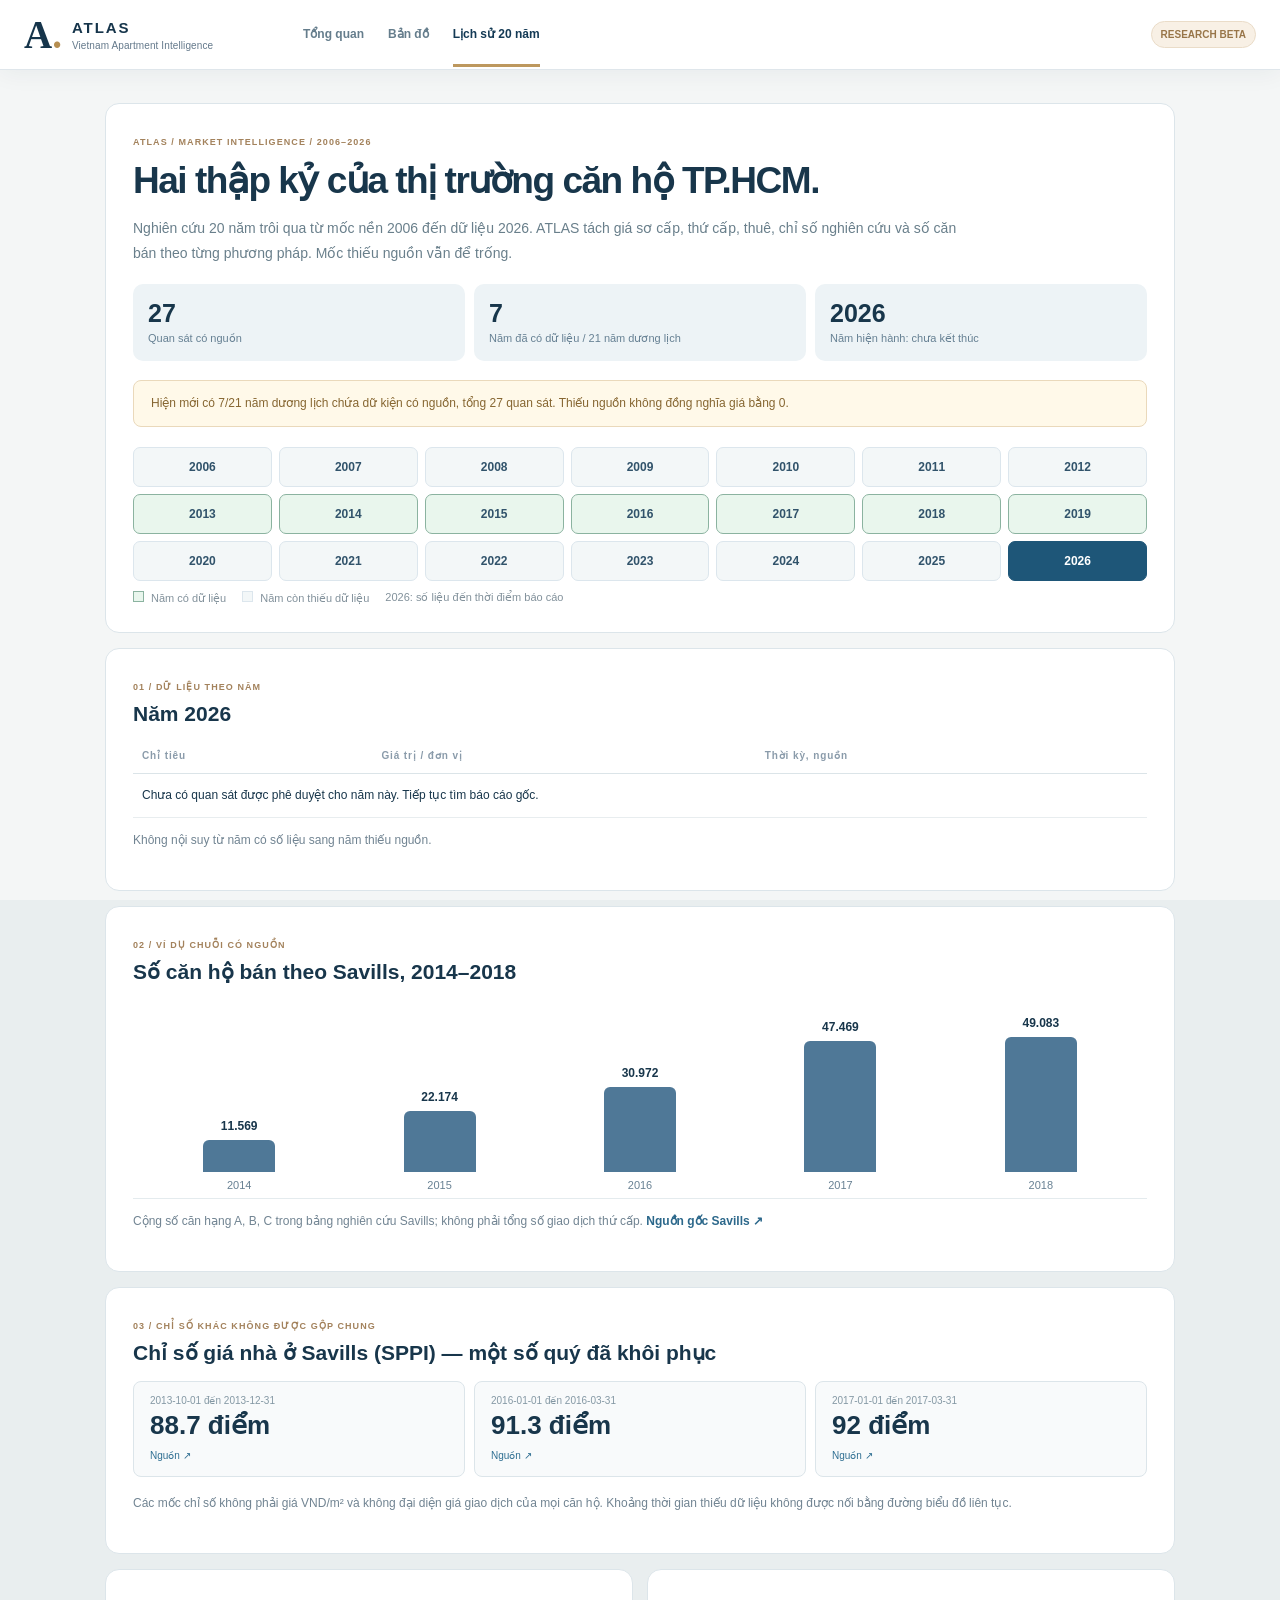
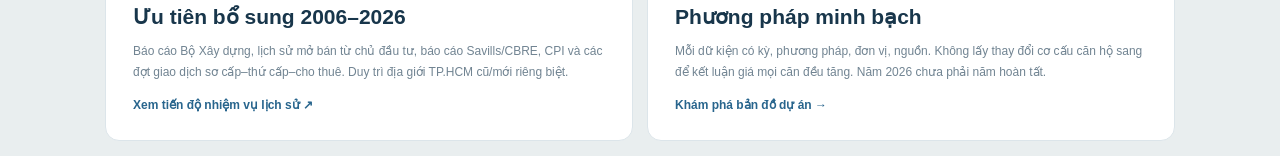
==== commit 153994d2: "feat(history): 2006–2026 navigation, coverage matrix, source table and index context" ====
--- a/history.html
+++ b/history.html
@@ -1 +1,49 @@
-<!doctype html><html lang="vi"><head><meta charset="utf-8"><meta name="viewport" content="width=device-width,initial-scale=1"><title>ATLAS | Dữ liệu căn hộ 2006–2026</title><link rel="stylesheet" href="./assets/atlas-v4.css"><style>body{background:#f4f7f8}.page{max-width:1060px;margin:32px auto;padding:0 20px}.panel{padding:25px;background:#fff;border:1px solid #e0e7eb;border-radius:13px;margin-bottom:15px}.panel h1{margin:9px 0 12px;font-size:29px}.panel h2{font-size:19px}.lead{line-height:1.7;color:#61778a;max-width:760px}.note{padding:13px 17px;background:#fff8e8;color:#845e32;border:1px solid #ecd8af;border-radius:8px;font-size:13px}.years{display:grid;grid-template-columns:repeat(8,1fr);gap:7px;margin:20px 0}.years button{padding:12px 0;background:#f2f6f8;border:1px solid #dce6ed;border-radius:7px;color:#31536b}.years button.active{background:#1e5678;color:#fff}.three{display:grid;grid-template-columns:repeat(3,1fr);gap:12px}.three section{padding:20px;border-radius:8px;background:#f2f6f8;min-height:130px}.three strong{display:block;font-size:16px}.three p{font-size:12px;line-height:1.6;color:#718494}.source{font-size:12px;color:#768592}.review{font-size:12px;color:#64798b;margin-top:18px}@media(max-width:680px){.years{grid-template-columns:repeat(4,1fr)}.three{grid-template-columns:1fr}.page{margin:10px auto}.panel h1{font-size:23px}}.marketChart{display:flex;gap:9px;align-items:end;min-height:180px;padding:24px 4px 10px;border-top:1px solid #e4ebee;margin-top:22px}.bar{flex:1;display:flex;flex-direction:column;justify-content:end;align-items:center;gap:5px;min-height:165px}.bar b{font-size:12px}.bar .stem{background:#476b86;width:100%;max-width:70px;border-radius:6px 6px 0 0}.bar small{font-size:12px;color:#657b89}</style></head><body><header class="topbar"><a class="logo" href="./map-v4.html"><span class="mark">A<span>.</span></span><span><b>ATLAS</b><small>Vietnam Apartment Intelligence</small></span></a><nav><a href="./map-v4.html">Bản đồ</a><a class="active" href="./history.html">Dữ liệu 15 năm</a></nav><div class="top-actions"><span class="beta">RESEARCH BETA</span></div></header><div class="page"><div class="panel"><span class="eyebrow">ATLAS / MARKET INTELLIGENCE</span><h1>15 năm thị trường căn hộ TP.HCM · 2006–2026</h1><p class="lead">Hệ thống lưu trữ lịch sử dự án mở bán, mức giá sơ cấp, thứ cấp, cho thuê và nguồn cung theo từng năm. 20 năm từ mốc nền 2006 đến kỳ dữ liệu 2026. Các số liệu chỉ hiển thị sau khi đối chiếu nguồn và chuẩn hóa phạm vi thống kê.</p><p class="note" id="notice">Đang tải trạng thái dữ liệu...</p><div class="years" id="years" aria-label="Chọn năm"></div></div><div class="panel"><h2 id="heading">Năm 2026</h2><div class="three"><section><strong>Sơ cấp</strong><p id="primary">Chưa có chuỗi được xác minh.</p></section><section><strong>Thứ cấp</strong><p id="secondary">Chưa có chuỗi được xác minh.</p></section><section><strong>Cho thuê</strong><p id="rent">Chưa có chuỗi được xác minh.</p></section></div><div id="marketChart" class="marketChart" role="img" aria-label="Biểu đồ số căn hộ bán được Savills 2014–2018"></div><p class="review" id="sources">Không nối các số liệu có phương pháp hoặc địa giới khác nhau thành một biểu đồ giả tạo.</p></div><div class="panel"><h2>Quy tắc dữ liệu</h2><p class="lead">Mỗi điểm dữ liệu phải có năm/kỳ báo cáo, nguồn, địa giới, đơn vị, loại giá, cỡ mẫu và mức tin cậy. Các năm thiếu nguồn được hiển thị là “chưa có dữ liệu”, không tự nội suy. Phân biệt TP.HCM trước và sau thay đổi địa giới 2025. Năm 2006 là mốc nền, năm 2026 là năm đang diễn ra, vì vậy các chỉ tiêu của 2026 phải ghi rõ đến quý/tháng nào. 20 năm là độ dài nghiên cứu, không phải chu kỳ cố định của thị trường.</p><a href="./map-v4.html">← Trở lại bản đồ căn hộ</a></div></div><script>let rows=[];let year=2026;const $=id=>document.getElementById(id);function render(){const ys=$("years");ys.replaceChildren();for(let y=2006;y<=2026;y++){const b=document.createElement("button");b.type="button";b.textContent=y;b.className=y===year?"active":"";b.onclick=()=>{year=y;render()};ys.append(b)}$("heading").textContent="Năm "+year;for(const [id,type]of [["primary","primary"],["secondary","secondary"],["rent","rental"]]){const filtered=rows.filter(r=>String(r.period_start||r.year||"").startsWith(String(year))&&r.market_type===type&&r.approved_for_public_display===true&&r.grade==="all");$(id).replaceChildren();if(!filtered.length){$(id).textContent="Chưa có dữ liệu đủ chuẩn và đã duyệt cho năm này.";continue}for(const item of filtered){const p=document.createElement("p");p.textContent=(item.metric==="reported_units_sold"?"Căn hộ bán theo báo cáo":item.metric==="new_apartment_units_entered"?"Nguồn cung mới":item.metric==="average_selling_price"?"Giá bình quân theo báo cáo":item.metric)+": "+Number(item.value).toLocaleString("vi-VN")+" "+item.unit+(item.approximate?" (xấp xỉ)":"");const a=document.createElement("a");a.textContent=" · Nguồn ↗";a.href=item.source_url;a.target="_blank";a.rel="noopener noreferrer";p.append(a);$(id).append(p)}}}fetch("./data/market_history_2006_2026.json",{cache:"no-store"}).then(r=>{if(!r.ok)throw Error(r.status);return r.json()}).then(data=>{rows=Array.isArray(data.observations)?data.observations:[];$("notice").textContent=rows.length?"Có "+rows.length+" quan sát lịch sử được lưu. Xem từng năm; đối chiếu nguồn trước khi sử dụng.":"Khung dữ liệu 2006–2026 đã tạo; chưa có quan sát được phê duyệt. Không hiển thị số liệu giả định.";const approved=rows.filter(r=>r.series_id==="savills_hcmc_apartment_sales_2014_2018"&&r.approved_for_public_display);const node=$("marketChart");node.replaceChildren();if(approved.length){const max=Math.max(...approved.map(x=>x.value));for(const r of approved.sort((a,b)=>a.year-b.year)){const col=document.createElement("div");col.className="bar";const b=document.createElement("b");b.textContent=Number(r.value).toLocaleString("vi-VN");const stem=document.createElement("div");stem.className="stem";stem.style.height=Math.max(8,Math.round(r.value/max*125))+"px";const yr=document.createElement("small");yr.textContent=r.year;col.append(b,stem,yr);node.append(col)}$("sources").textContent="Số căn hộ hạng A+B+C bán được theo Savills 2014–2018; không phải tổng giao dịch thứ cấp. Nguồn: Savills Asian Cities Report 1H 2019, bảng 1."}render()}).catch(()=>{$("notice").textContent="Không tải được dữ liệu lịch sử.";render()});render();</script></body></html>+<!doctype html>
+<html lang="vi">
+<head>
+<meta charset="utf-8"><meta name="viewport" content="width=device-width,initial-scale=1">
+<title>ATLAS · 20 năm thị trường căn hộ 2006–2026</title>
+<meta name="description" content="ATLAS dữ liệu căn hộ TP.HCM 2006–2026: mốc giá có nguồn, lượng bán, dự án và khoảng trống dữ liệu công khai.">
+<link rel="stylesheet" href="./assets/atlas-v4.css">
+<style>
+body{background:#f4f6f6;color:#18364b}.page{max-width:1110px;margin:33px auto;padding:0 20px}
+.panel{padding:27px;background:#fff;border:1px solid #dce5ea;border-radius:14px;margin-bottom:15px}
+.panel h1{font-size:clamp(27px,3.4vw,37px);letter-spacing:-.04em;margin:10px 0}.panel h2{font-size:21px;margin:8px 0 12px}
+.lead{line-height:1.75;color:#697f8b;max-width:840px;font-size:14px}
+.note{padding:13px 17px;background:#fff9e9;color:#866631;border:1px solid #ead9bb;border-radius:8px;font-size:12px;line-height:1.6}
+.statsHistory{display:grid;grid-template-columns:repeat(3,1fr);gap:9px;margin:19px 0}.statsHistory>div{padding:15px;border-radius:10px;background:#edf3f6}.statsHistory strong{display:block;font-size:25px}.statsHistory span{font-size:11px;color:#668093}
+.years{display:grid;grid-template-columns:repeat(7,minmax(0,1fr));gap:7px;margin:20px 0 10px}.years button{padding:12px 4px;background:#f3f7f8;border:1px solid #dce6ed;border-radius:7px;color:#31536b;font-weight:750;font-size:12px}
+.years button.has-data{border-color:#8bb3a0;background:#e9f6ed}.years button.active{background:#1e5678;color:#fff;border-color:#1e5678}
+.legend{display:flex;gap:16px;flex-wrap:wrap;font-size:11px;color:#82919b}.legend b{display:inline-block;width:11px;height:11px;background:#e9f6ed;border:1px solid #8bb3a0;margin-right:4px}.legend b.none{background:#f3f7f8;border-color:#dce6ed}
+.datasetTable{width:100%;border-collapse:collapse;font-size:12px}.datasetTable th{text-align:left;font-size:10px;letter-spacing:.09em;color:#8a9baa;border-bottom:1px solid #dbe4e8;padding:12px 9px}.datasetTable td{padding:12px 9px;border-bottom:1px solid #e8edef;vertical-align:top;line-height:1.55}.datasetTable td span{font-weight:850}.datasetTable a,.credits a{color:#2c688b;font-weight:750}
+.marketChart{display:flex;gap:12px;align-items:flex-end;min-height:190px;padding:20px 12px 7px;border-bottom:1px solid #e4ebee}.bar{flex:1;display:flex;flex-direction:column;justify-content:flex-end;align-items:center;min-height:165px;gap:7px}.bar b{font-size:12px}.bar .stem{background:#4f7897;width:100%;max-width:72px;border-radius:6px 6px 0 0}.bar small{font-size:11px;color:#688193}
+.indices{display:flex;gap:9px;flex-wrap:wrap;margin:16px 0}.indexCard{border:1px solid #dce5ea;border-radius:8px;background:#f8fafb;padding:13px 16px;flex:1;min-width:145px}.indexCard small{display:block;color:#8498a4;font-size:10px}.indexCard strong{display:block;font-size:26px;margin:4px 0}.indexCard a{font-size:10px;color:#2f6f92}
+.twoPanels{display:grid;grid-template-columns:1fr 1fr;gap:14px}.credits{font-size:12px;line-height:1.75;color:#718492}.footerLink{font-size:12px;font-weight:800}
+@media(max-width:720px){.years{grid-template-columns:repeat(4,1fr)}.statsHistory{grid-template-columns:1fr 1fr}.statsHistory>div:last-child{grid-column:1/-1}.twoPanels{grid-template-columns:1fr}.page{margin:13px auto}.panel{padding:17px}.datasetTable{font-size:11px}.datasetTable td,.datasetTable th{padding:10px 5px}}
+</style>
+<script defer src="./assets/atlas-history.js"></script>
+</head>
+<body>
+<header class="topbar"><a class="logo" href="./review.html"><span class="mark">A<span>.</span></span><span><b>ATLAS</b><small>Vietnam Apartment Intelligence</small></span></a><nav><a href="./review.html">Tổng quan</a><a href="./map-v4.html">Bản đồ</a><a class="active" href="./history.html">Lịch sử 20 năm</a></nav><div class="top-actions"><span class="beta">RESEARCH BETA</span></div></header>
+<main class="page">
+<section class="panel">
+<span class="eyebrow">ATLAS / MARKET INTELLIGENCE / 2006–2026</span>
+<h1>Hai thập kỷ của thị trường căn hộ TP.HCM.</h1>
+<p class="lead">Nghiên cứu 20 năm trôi qua từ mốc nền 2006 đến dữ liệu 2026. ATLAS tách giá sơ cấp, thứ cấp, thuê, chỉ số nghiên cứu và số căn bán theo từng phương pháp. Mốc thiếu nguồn vẫn để trống.</p>
+<div class="statsHistory"><div><strong id="observationsCount">—</strong><span>Quan sát có nguồn</span></div><div><strong id="coveredYears">—</strong><span>Năm đã có dữ liệu / 21 năm dương lịch</span></div><div><strong id="lastPeriod">2026</strong><span>Năm hiện hành: chưa kết thúc</span></div></div>
+<p class="note" id="dataNote">Đang tải dữ liệu nghiên cứu...</p>
+<div class="years" id="years" aria-label="Chọn năm nghiên cứu"></div>
+<div class="legend"><span><b></b> Năm có dữ liệu</span><span><b class="none"></b> Năm còn thiếu dữ liệu</span><span>2026: số liệu đến thời điểm báo cáo</span></div>
+</section>
+<section class="panel">
+<span class="eyebrow">01 / DỮ LIỆU THEO NĂM</span>
+<h2 id="heading">Năm 2026</h2>
+<table class="datasetTable"><thead><tr><th>Chỉ tiêu</th><th>Giá trị / đơn vị</th><th>Thời kỳ, nguồn</th></tr></thead><tbody id="yearObservations"><tr><td colspan="3">Đang tải...</td></tr></tbody></table>
+<p class="credits" id="yearWarning">Không nội suy từ năm có số liệu sang năm thiếu nguồn.</p>
+</section>
+<section class="panel"><span class="eyebrow">02 / VÍ DỤ CHUỖI CÓ NGUỒN</span><h2>Số căn hộ bán theo Savills, 2014–2018</h2><div class="marketChart" id="marketChart" role="img" aria-label="Biểu đồ số căn hộ bán theo báo cáo Savills từ 2014 tới 2018"></div><p class="credits">Cộng số căn hạng A, B, C trong bảng nghiên cứu Savills; không phải tổng số giao dịch thứ cấp. <a href="https://pdf.savills.asia/asia-pacific-research/asia-pacific-research/acr---vn-res-1h-2019.pdf" target="_blank" rel="noopener noreferrer">Nguồn gốc Savills ↗</a></p></section>
+<section class="panel"><span class="eyebrow">03 / CHỈ SỐ KHÁC KHÔNG ĐƯỢC GỘP CHUNG</span><h2>Chỉ số giá nhà ở Savills (SPPI) — một số quý đã khôi phục</h2><div class="indices" id="indexObservations"></div><p class="credits">Các mốc chỉ số không phải giá VND/m² và không đại diện giá giao dịch của mọi căn hộ. Khoảng thời gian thiếu dữ liệu không được nối bằng đường biểu đồ liên tục.</p></section>
+<section class="twoPanels"><div class="panel"><h2>Ưu tiên bổ sung 2006–2026</h2><p class="credits">Báo cáo Bộ Xây dựng, lịch sử mở bán từ chủ đầu tư, báo cáo Savills/CBRE, CPI và các đợt giao dịch sơ cấp–thứ cấp–cho thuê. Duy trì địa giới TP.HCM cũ/mới riêng biệt.</p><a class="footerLink" href="https://github.com/02zmarketingcontact-del/atlas-bds-tphcm/issues/34" target="_blank" rel="noopener noreferrer">Xem tiến độ nhiệm vụ lịch sử ↗</a></div><div class="panel"><h2>Phương pháp minh bạch</h2><p class="credits">Mỗi dữ kiện có kỳ, phương pháp, đơn vị, nguồn. Không lấy thay đổi cơ cấu căn hộ sang để kết luận giá mọi căn đều tăng. Năm 2026 chưa phải năm hoàn tất.</p><a class="footerLink" href="./map-v4.html">Khám phá bản đồ dự án →</a></div></section>
+</main>
+</body>
+</html>
--- a/assets/atlas-v4.css
+++ b/assets/atlas-v4.css
@@ -1 +1,34 @@
-:root{--ink:#19354c;--muted:#64798b;--line:#dfe6eb;--paper:#fff;--canvas:#e9eeef;--highlight:#b48955;--navy:#16354b;--light:#f2f6f8}*{box-sizing:border-box}html,body{margin:0;height:100%;font-family:Inter,ui-sans-serif,"Segoe UI",Arial,sans-serif;color:var(--ink);background:var(--canvas)}button,select,input{font:inherit}button{cursor:pointer}button:focus-visible,a:focus-visible,input:focus-visible,select:focus-visible{outline:3px solid #deb571;outline-offset:2px}a{color:#28658d;text-decoration:none}.topbar{height:70px;position:relative;z-index:15;background:#fff;border-bottom:1px solid var(--line);display:flex;align-items:center;gap:34px;padding:0 24px;box-shadow:0 3px 24px #1230460f}.logo{display:flex;gap:10px;align-items:center;color:var(--navy);min-width:245px}.logo .mark{font-size:39px;line-height:1;font-family:Georgia,serif;font-weight:900}.mark span{color:#b68e51}.logo b{display:block;font-size:15px;letter-spacing:.13em}.logo small{font-size:10px;color:var(--muted);display:block;letter-spacing:.01em;margin-top:4px}.topbar nav{display:flex;gap:24px;align-items:center}.topbar nav a{font-size:12px;font-weight:700;color:#657d8c;padding:25px 0 23px;border-bottom:3px solid transparent;white-space:nowrap}.topbar nav a.active{color:#143a55;border-bottom-color:#bd985e}.top-actions{margin-left:auto;display:flex;align-items:center;gap:12px}.beta{font-size:10px;color:#987548;background:#f8f0e5;border:1px solid #eadcc8;padding:7px 9px;border-radius:50px;font-weight:900;white-space:nowrap}.top-actions select{padding:8px;border:1px solid var(--line);border-radius:8px;background:#fff;max-width:130px;font-size:11px}.mobileOnly{display:none}.workspace{height:calc(100dvh - 70px);display:flex;min-height:380px}.sidebar{width:364px;flex:0 0 364px;background:#fff;border-right:1px solid var(--line);display:flex;flex-direction:column;z-index:9;box-shadow:2px 0 20px #1a3e5020;overflow:hidden}.sideIntro{padding:23px 20px 14px}.eyebrow{color:#a3825c;letter-spacing:.12em;font-size:9px;font-weight:900}.sideIntro h1{font-size:22px;margin:10px 0 7px;line-height:1.25}.sideIntro p{font-size:12px;color:var(--muted);line-height:1.55;margin:0}.stats{margin:0 20px 13px;background:#f0f5f7;border:1px solid #e5ebef;display:flex;border-radius:9px;padding:11px}.stats>div{flex:1;display:flex;gap:3px;flex-direction:column}.stats>div+div{padding-left:14px;border-left:1px solid #dde6eb}.stats strong{font-size:24px}.stats span{font-size:10px;color:var(--muted)}.sidebar>.inputLabel,.sidebar>input,.filterGrid,.sidebar>.check,.modeRow,.listTitle{margin-left:20px;margin-right:20px}.inputLabel,.filterGrid label{font-size:11px;font-weight:800;margin-bottom:6px;display:block}.sidebar>input,.filterGrid input,.filterGrid select{border:1px solid #d6e0e6;border-radius:8px;padding:11px 10px;width:100%;font-size:12px;color:var(--ink);background:white}.sidebar>input{width:calc(100% - 40px);margin-bottom:13px}.filterGrid{display:grid;grid-template-columns:1fr 1fr;gap:10px;margin-bottom:12px}.check{display:flex;align-items:center;gap:7px;font-size:11px;font-weight:700;line-height:1.35}.check input{accent-color:#265b80;width:16px;height:16px}.sidebar>.check{margin-bottom:8px}.modeRow{display:flex;margin-top:8px;margin-bottom:14px;gap:5px}.modeRow span{border:1px solid #dbe4e8;border-radius:7px;padding:8px;font-size:10px;font-weight:800}.modeRow .active{background:#e7f0f5;color:#29587b}.modeRow .inactive{color:#909ba3;background:#f6f7f8}.listTitle{border-top:1px solid #e6edf1;padding-top:14px;display:flex;justify-content:space-between;align-items:center;gap:8px;margin-bottom:8px}.listTitle b{font-size:12px}.listTitle button{background:transparent;color:#37749a;border:0;padding:5px 0;font-size:10px;font-weight:800;text-align:right}.projectList{padding:0 20px;flex:1;overflow-y:auto;overscroll-behavior:contain}.projectCard{display:block;border:1px solid #e4eaee;border-radius:10px;background:#fff;width:100%;text-align:left;padding:12px 11px;margin:0 0 8px}.projectCard:hover,.projectCard:focus{background:#f7fafb;border-color:#a1bfd2}.projectCard .name{font-weight:850;font-size:12px}.projectCard .sub{color:#768b9a;font-size:10px;margin-top:4px}.projectCard .price{color:#225a80;font-size:15px;font-weight:900;margin-top:8px}.projectCard .tag{display:inline-block;font-size:9px;border-radius:4px;padding:3px 5px;margin-top:5px;background:#f6f0e8;color:#9a733f}.projectCard .tag.verified{background:#e4f4ec;color:#2a7a57}.sideFoot{padding:10px 20px 14px;border-top:1px solid #e7eef1;background:#fcfdfd}.sideFoot a{font-weight:700;font-size:10px}.sideFoot p{font-size:10px;line-height:1.5;color:#987044;margin:6px 0 0}.mapArea{position:relative;flex:1;min-width:0}#map{position:absolute;inset:0;background:linear-gradient(90deg,#e6eff0,#dce7e9)}.mapTools{position:absolute;top:16px;right:16px;z-index:5;width:251px;background:#ffffffed;border:1px solid #d8e4e9;backdrop-filter:blur(15px);padding:15px;border-radius:12px;box-shadow:0 12px 25px #17344726;display:flex;flex-direction:column;gap:10px}.mapTools>label:not(.check):not(.upload){font-size:11px;font-weight:900}.mapTools>select{border:1px solid #d9e2e7;border-radius:8px;padding:9px;color:var(--ink);background:#fff;font-size:11px}.separator{border-top:1px solid #e4eaee}.mapTools small{font-size:10px;color:#7d8791;line-height:1.5}.mapTools a{font-size:10px;font-weight:850}.mapTools .upload{background:#f2f6f9;border:1px dashed #a9c0cc;padding:9px;border-radius:7px;font-weight:750;color:#356c8e;font-size:11px;text-align:center;cursor:pointer}.mapTools .upload input{display:none}.mapLegend{position:absolute;bottom:18px;left:18px;z-index:5;background:#fffffff2;border:1px solid #d8e1e6;border-radius:9px;box-shadow:0 5px 20px #1430441d;padding:10px 13px;font-size:10px;display:flex;align-items:center;gap:7px;flex-wrap:wrap;max-width:calc(100% - 36px)}.dot{width:9px;height:9px;border-radius:50%;display:inline-block}.dot.confirmed{background:#2c6f97}.dot.approximate{background:#fff;border:2px dashed #95774f;margin-left:9px}.projectMarker{transform:translate(-50%,-50%);display:flex;flex-direction:column;align-items:center;justify-content:center;min-width:76px;max-width:126px;padding:6px 8px;border-radius:9px;border:2px solid #fff;box-shadow:0 3px 14px #0b314d58;background:#fff;color:#244b64;white-space:nowrap;cursor:pointer}.projectMarker b{font-size:11px;max-width:116px;overflow:hidden;text-overflow:ellipsis}.projectMarker span{font-size:12px;font-weight:900;margin-top:3px}.projectMarker.estimate{border:2px dashed #b58e58;background:#fffaf0}.projectMarker.selected{box-shadow:0 0 0 3px #dfad5e,0 5px 25px #10314769}.projectMarker.compact{min-width:26px;width:27px;height:27px;border-radius:50%;padding:0}.projectMarker.compact b,.projectMarker.compact span{display:none}.projectMarker.compact:after{content:"";width:9px;height:9px;background:#245d83;border-radius:50%}.projectMarker.estimate.compact:after{background:#ba996a}.detail{position:absolute;top:15px;bottom:15px;right:285px;z-index:7;background:#fff;border:1px solid #dae4e9;border-radius:13px;box-shadow:0 12px 35px #133d5538;width:320px;overflow:auto;padding:18px}.detail h2{font-size:20px;margin:9px 0}.detail p{font-size:11px;color:var(--muted);line-height:1.6}.detail strong{display:block;font-size:27px;color:#245a7a;margin:10px 0}.detail .detailRow{display:flex;justify-content:space-between;border-top:1px solid #e8edf1;padding:10px 0;gap:12px;font-size:11px}.detail .detailRow span:first-child{color:#7d8f9d}.detail .detailRow span:last-child{font-weight:750;text-align:right}.detail .close{float:right;border:0;background:#edf3f6;font-size:19px;border-radius:6px;padding:4px 10px}.detail .caution{background:#fff7e9;color:#866331;padding:10px 12px;border-radius:7px;font-size:10px;line-height:1.5;margin-top:9px}.detail a{display:block;font-size:11px;font-weight:800;margin-top:10px}.mapNotice{position:absolute;top:50%;left:50%;transform:translate(-50%,-50%);z-index:10;background:#fff;border:1px solid #e1c08b;border-radius:13px;padding:20px;width:min(340px,90vw);box-shadow:0 20px 45px #1e384e4d;text-align:center}.mapNotice[hidden],.detail[hidden]{display:none}.mapNotice p{font-size:12px;color:var(--muted);line-height:1.5}.noticeActions{display:flex;align-items:center;justify-content:center;gap:10px}.noticeActions button,.noticeActions a{font-size:11px;font-weight:800;padding:10px;background:#245f81;border-radius:7px;color:#fff;border:0}.noticeActions a{background:#eff5f7;color:#2c6687}.muted{font-size:12px;color:var(--muted)}.maplibregl-ctrl-bottom-right{bottom:6px}.maplibregl-ctrl-attrib{font-size:10px!important}@media(max-width:1090px){.topbar{gap:17px;padding:0 15px}.sidebar{width:306px;flex-basis:306px}.mapTools{width:220px}.detail{right:250px;width:280px}}@media(max-width:820px){.topbar{height:58px;gap:10px}.logo{min-width:auto}.logo .mark{font-size:30px}.logo b{font-size:11px}.logo small{display:none}.topbar nav{gap:10px}.topbar nav a{font-size:10px;padding:20px 0}.beta{display:none}.workspace{height:calc(100dvh - 58px)}.sidebar{width:min(345px,88vw);flex:unset;position:absolute;top:58px;bottom:0;left:0;z-index:10;transform:translateX(-102%);transition:transform .2s}.sidebar.open{transform:translateX(0)}.mobileOnly{display:block;background:#eff3f6;border:1px solid #dce4ea;border-radius:6px;padding:7px}.mapArea{width:100%}.mapTools{top:10px;right:10px;width:200px;padding:10px;gap:6px}.mapTools small{display:none}.detail{right:10px;bottom:15px;top:auto;height:min(60vh,430px);width:min(345px,calc(100vw - 20px))}.mapLegend{left:10px;bottom:10px;max-width:calc(100vw - 20px)}}@media(max-width:490px){.topbar nav a:nth-child(3){display:none}.topbar nav a{font-size:9px}.top-actions{gap:4px}.top-actions select{width:78px;font-size:10px}.mapTools{top:8px;right:8px;width:167px;padding:8px}.mapTools label,.mapTools a,.mapTools select{font-size:10px!important}.mapLegend{max-width:calc(100vw - 85px);font-size:9px;gap:5px}.projectMarker{min-width:62px;max-width:100px;padding:4px}.projectMarker b{max-width:90px;font-size:10px}.projectMarker span{font-size:10px}}+:root{--ink:#19354c;--muted:#64798b;--line:#dfe6eb;--paper:#fff;--canvas:#e9eeef;--highlight:#b48955;--navy:#16354b;--light:#f2f6f8}*{box-sizing:border-box}html,body{margin:0;height:100%;font-family:Inter,ui-sans-serif,"Segoe UI",Arial,sans-serif;color:var(--ink);background:var(--canvas)}button,select,input{font:inherit}button{cursor:pointer}button:focus-visible,a:focus-visible,input:focus-visible,select:focus-visible{outline:3px solid #deb571;outline-offset:2px}a{color:#28658d;text-decoration:none}.topbar{height:70px;position:relative;z-index:15;background:#fff;border-bottom:1px solid var(--line);display:flex;align-items:center;gap:34px;padding:0 24px;box-shadow:0 3px 24px #1230460f}.logo{display:flex;gap:10px;align-items:center;color:var(--navy);min-width:245px}.logo .mark{font-size:39px;line-height:1;font-family:Georgia,serif;font-weight:900}.mark span{color:#b68e51}.logo b{display:block;font-size:15px;letter-spacing:.13em}.logo small{font-size:10px;color:var(--muted);display:block;letter-spacing:.01em;margin-top:4px}.topbar nav{display:flex;gap:24px;align-items:center}.topbar nav a{font-size:12px;font-weight:700;color:#657d8c;padding:25px 0 23px;border-bottom:3px solid transparent;white-space:nowrap}.topbar nav a.active{color:#143a55;border-bottom-color:#bd985e}.top-actions{margin-left:auto;display:flex;align-items:center;gap:12px}.beta{font-size:10px;color:#987548;background:#f8f0e5;border:1px solid #eadcc8;padding:7px 9px;border-radius:50px;font-weight:900;white-space:nowrap}.top-actions select{padding:8px;border:1px solid var(--line);border-radius:8px;background:#fff;max-width:130px;font-size:11px}.mobileOnly{display:none}.workspace{height:calc(100dvh - 70px);display:flex;min-height:380px}.sidebar{width:364px;flex:0 0 364px;background:#fff;border-right:1px solid var(--line);display:flex;flex-direction:column;z-index:9;box-shadow:2px 0 20px #1a3e5020;overflow:hidden}.sideIntro{padding:23px 20px 14px}.eyebrow{color:#a3825c;letter-spacing:.12em;font-size:9px;font-weight:900}.sideIntro h1{font-size:22px;margin:10px 0 7px;line-height:1.25}.sideIntro p{font-size:12px;color:var(--muted);line-height:1.55;margin:0}.stats{margin:0 20px 13px;background:#f0f5f7;border:1px solid #e5ebef;display:flex;border-radius:9px;padding:11px}.stats>div{flex:1;display:flex;gap:3px;flex-direction:column}.stats>div+div{padding-left:14px;border-left:1px solid #dde6eb}.stats strong{font-size:24px}.stats span{font-size:10px;color:var(--muted)}.sidebar>.inputLabel,.sidebar>input,.filterGrid,.sidebar>.check,.modeRow,.listTitle{margin-left:20px;margin-right:20px}.inputLabel,.filterGrid label{font-size:11px;font-weight:800;margin-bottom:6px;display:block}.sidebar>input,.filterGrid input,.filterGrid select{border:1px solid #d6e0e6;border-radius:8px;padding:11px 10px;width:100%;font-size:12px;color:var(--ink);background:white}.sidebar>input{width:calc(100% - 40px);margin-bottom:13px}.filterGrid{display:grid;grid-template-columns:1fr 1fr;gap:10px;margin-bottom:12px}.check{display:flex;align-items:center;gap:7px;font-size:11px;font-weight:700;line-height:1.35}.check input{accent-color:#265b80;width:16px;height:16px}.sidebar>.check{margin-bottom:8px}.modeRow{display:flex;margin-top:8px;margin-bottom:14px;gap:5px}.modeRow span{border:1px solid #dbe4e8;border-radius:7px;padding:8px;font-size:10px;font-weight:800}.modeRow .active{background:#e7f0f5;color:#29587b}.modeRow .inactive{color:#909ba3;background:#f6f7f8}.listTitle{border-top:1px solid #e6edf1;padding-top:14px;display:flex;justify-content:space-between;align-items:center;gap:8px;margin-bottom:8px}.listTitle b{font-size:12px}.listTitle button{background:transparent;color:#37749a;border:0;padding:5px 0;font-size:10px;font-weight:800;text-align:right}.projectList{padding:0 20px;flex:1;overflow-y:auto;overscroll-behavior:contain}.projectCard{display:block;border:1px solid #e4eaee;border-radius:10px;background:#fff;width:100%;text-align:left;padding:12px 11px;margin:0 0 8px}.projectCard:hover,.projectCard:focus{background:#f7fafb;border-color:#a1bfd2}.projectCard .name{font-weight:850;font-size:12px}.projectCard .sub{color:#768b9a;font-size:10px;margin-top:4px}.projectCard .price{color:#225a80;font-size:15px;font-weight:900;margin-top:8px}.projectCard .tag{display:inline-block;font-size:9px;border-radius:4px;padding:3px 5px;margin-top:5px;background:#f6f0e8;color:#9a733f}.projectCard .tag.verified{background:#e4f4ec;color:#2a7a57}.sideFoot{padding:10px 20px 14px;border-top:1px solid #e7eef1;background:#fcfdfd}.sideFoot a{font-weight:700;font-size:10px}.sideFoot p{font-size:10px;line-height:1.5;color:#987044;margin:6px 0 0}.mapArea{position:relative;flex:1;min-width:0}#map{position:absolute;inset:0;background:linear-gradient(90deg,#e6eff0,#dce7e9)}.mapTools{position:absolute;top:16px;right:16px;z-index:5;width:251px;background:#ffffffed;border:1px solid #d8e4e9;backdrop-filter:blur(15px);padding:15px;border-radius:12px;box-shadow:0 12px 25px #17344726;display:flex;flex-direction:column;gap:10px}.mapTools>label:not(.check):not(.upload){font-size:11px;font-weight:900}.mapTools>select{border:1px solid #d9e2e7;border-radius:8px;padding:9px;color:var(--ink);background:#fff;font-size:11px}.separator{border-top:1px solid #e4eaee}.mapTools small{font-size:10px;color:#7d8791;line-height:1.5}.mapTools a{font-size:10px;font-weight:850}.mapTools .upload{background:#f2f6f9;border:1px dashed #a9c0cc;padding:9px;border-radius:7px;font-weight:750;color:#356c8e;font-size:11px;text-align:center;cursor:pointer}.mapTools .upload input{display:none}.mapLegend{position:absolute;bottom:18px;left:18px;z-index:5;background:#fffffff2;border:1px solid #d8e1e6;border-radius:9px;box-shadow:0 5px 20px #1430441d;padding:10px 13px;font-size:10px;display:flex;align-items:center;gap:7px;flex-wrap:wrap;max-width:calc(100% - 36px)}.dot{width:9px;height:9px;border-radius:50%;display:inline-block}.dot.confirmed{background:#2c6f97}.dot.approximate{background:#fff;border:2px dashed #95774f;margin-left:9px}.projectMarker{transform:translate(-50%,-50%);display:flex;flex-direction:column;align-items:center;justify-content:center;min-width:76px;max-width:126px;padding:6px 8px;border-radius:9px;border:2px solid #fff;box-shadow:0 3px 14px #0b314d58;background:#fff;color:#244b64;white-space:nowrap;cursor:pointer}.projectMarker b{font-size:11px;max-width:116px;overflow:hidden;text-overflow:ellipsis}.projectMarker span{font-size:12px;font-weight:900;margin-top:3px}.projectMarker.estimate{border:2px dashed #b58e58;background:#fffaf0}.projectMarker.selected{box-shadow:0 0 0 3px #dfad5e,0 5px 25px #10314769}.projectMarker.compact{min-width:26px;width:27px;height:27px;border-radius:50%;padding:0}.projectMarker.compact b,.projectMarker.compact span{display:none}.projectMarker.compact:after{content:"";width:9px;height:9px;background:#245d83;border-radius:50%}.projectMarker.estimate.compact:after{background:#ba996a}.detail{position:absolute;top:15px;bottom:15px;right:285px;z-index:7;background:#fff;border:1px solid #dae4e9;border-radius:13px;box-shadow:0 12px 35px #133d5538;width:320px;overflow:auto;padding:18px}.detail h2{font-size:20px;margin:9px 0}.detail p{font-size:11px;color:var(--muted);line-height:1.6}.detail strong{display:block;font-size:27px;color:#245a7a;margin:10px 0}.detail .detailRow{display:flex;justify-content:space-between;border-top:1px solid #e8edf1;padding:10px 0;gap:12px;font-size:11px}.detail .detailRow span:first-child{color:#7d8f9d}.detail .detailRow span:last-child{font-weight:750;text-align:right}.detail .close{float:right;border:0;background:#edf3f6;font-size:19px;border-radius:6px;padding:4px 10px}.detail .caution{background:#fff7e9;color:#866331;padding:10px 12px;border-radius:7px;font-size:10px;line-height:1.5;margin-top:9px}.detail a{display:block;font-size:11px;font-weight:800;margin-top:10px}.mapNotice{position:absolute;top:50%;left:50%;transform:translate(-50%,-50%);z-index:10;background:#fff;border:1px solid #e1c08b;border-radius:13px;padding:20px;width:min(340px,90vw);box-shadow:0 20px 45px #1e384e4d;text-align:center}.mapNotice[hidden],.detail[hidden]{display:none}.mapNotice p{font-size:12px;color:var(--muted);line-height:1.5}.noticeActions{display:flex;align-items:center;justify-content:center;gap:10px}.noticeActions button,.noticeActions a{font-size:11px;font-weight:800;padding:10px;background:#245f81;border-radius:7px;color:#fff;border:0}.noticeActions a{background:#eff5f7;color:#2c6687}.muted{font-size:12px;color:var(--muted)}.maplibregl-ctrl-bottom-right{bottom:6px}.maplibregl-ctrl-attrib{font-size:10px!important}@media(max-width:1090px){.topbar{gap:17px;padding:0 15px}.sidebar{width:306px;flex-basis:306px}.mapTools{width:220px}.detail{right:250px;width:280px}}@media(max-width:820px){.topbar{height:58px;gap:10px}.logo{min-width:auto}.logo .mark{font-size:30px}.logo b{font-size:11px}.logo small{display:none}.topbar nav{gap:10px}.topbar nav a{font-size:10px;padding:20px 0}.beta{display:none}.workspace{height:calc(100dvh - 58px)}.sidebar{width:min(345px,88vw);flex:unset;position:absolute;top:58px;bottom:0;left:0;z-index:10;transform:translateX(-102%);transition:transform .2s}.sidebar.open{transform:translateX(0)}.mobileOnly{display:block;background:#eff3f6;border:1px solid #dce4ea;border-radius:6px;padding:7px}.mapArea{width:100%}.mapTools{top:10px;right:10px;width:200px;padding:10px;gap:6px}.mapTools small{display:none}.detail{right:10px;bottom:15px;top:auto;height:min(60vh,430px);width:min(345px,calc(100vw - 20px))}.mapLegend{left:10px;bottom:10px;max-width:calc(100vw - 20px)}}@media(max-width:490px){.topbar nav a:nth-child(3){display:none}.topbar nav a{font-size:9px}.top-actions{gap:4px}.top-actions select{width:78px;font-size:10px}.mapTools{top:8px;right:8px;width:167px;padding:8px}.mapTools label,.mapTools a,.mapTools select{font-size:10px!important}.mapLegend{max-width:calc(100vw - 85px);font-size:9px;gap:5px}.projectMarker{min-width:62px;max-width:100px;padding:4px}.projectMarker b{max-width:90px;font-size:10px}.projectMarker span{font-size:10px}}
+/* Embedded, low-friction read-only map preview for the V1 home page */
+html.embedded .topbar,html.embedded .sidebar,html.embedded .mapTools{display:none!important}html.embedded .workspace{height:100dvh!important;min-height:300px}html.embedded .mapArea{height:100%!important;width:100%!important}html.embedded .mapLegend{left:10px;bottom:10px;font-size:9px;z-index:7}html.embedded .detail{right:10px;bottom:40px;top:auto;max-height:min(75vh,430px);width:min(325px,calc(100vw - 20px))}html.embedded .mapNotice{width:min(340px,calc(100vw - 20px))}
+
+/* Project clusters at regional zoom: prevent overlapping values and preserve clickable map */
+.projectCluster{appearance:none;border:2px solid #fff;border-radius:12px;background:#284f68;color:#fff;min-width:54px;min-height:46px;padding:6px 9px;display:flex;flex-direction:column;align-items:center;justify-content:center;cursor:pointer;box-shadow:0 3px 13px #173e53a0}.projectCluster:hover{background:#b3864c}.projectCluster strong{font-size:16px;line-height:1.1}.projectCluster small{font-size:9px;opacity:.85;margin-top:2px}.projectCluster:focus-visible{outline:3px solid #ecb86b;outline-offset:3px}
+
+/* V4.1 transit / planning research panel. Scrolling is intentional so map remains visible. */
+.mapTools{max-height:calc(100dvh - 110px);overflow-y:auto;overscroll-behavior:contain}
+.transitCatalog{border:1px solid #dce5e9;border-radius:8px;padding:8px;background:#f9fbfc}
+.transitCatalog summary{cursor:pointer;font-weight:850;font-size:11px;color:#284e66}
+.transitCatalog select{margin-top:9px;width:100%;padding:7px 8px;border-radius:6px;border:1px solid #d5e0e6;background:white;font-size:11px}
+.transitList{max-height:215px;overflow-y:auto;margin-top:8px}
+.transitItem{border-top:1px solid #e1e9ee;padding:8px 1px;display:flex;flex-direction:column;gap:4px}
+.transitItem strong{font-size:11px;line-height:1.35}
+.transitItem small{font-size:10px;color:#718696;line-height:1.35}
+.transitItem a,.planningSources a{font-size:10px!important;color:#316d92;font-weight:750}
+.transitItem .transitWarning{color:#9b7b55;font-style:italic}
+.transitItem .transitTarget{color:#a46d37}
+.transitStatus{align-self:flex-start;font-size:9px;line-height:1.2;color:#596d7e;background:#e9eef2;padding:3px 7px;border-radius:12px}
+.transitStatus.operating{background:#e0f2e7;color:#257b56}
+.transitStatus.under_construction{background:#fff0da;color:#9a6b27}
+.transitStatus.alignment_approved{background:#ebefff;color:#4b65a0}
+.planningSources{display:flex;flex-direction:column;gap:5px}
+.planningSources>a{display:block;line-height:1.4}
+.sourceCaution{font-size:10px;color:#8c6c47;line-height:1.45;margin:0}
+.mapTools .transitAttribution{font-size:9px!important;font-weight:600;color:#697d8c}
+.developerHeading{font-size:13px;margin:19px 0 9px;border-top:1px solid #e5edf0;padding-top:13px}
+.transitCaution{font-size:10px;color:#8b795a;line-height:1.6}
+.atlasStopPopup{font-family:Inter,"Segoe UI",sans-serif;color:#233d50;font-size:12px;line-height:1.5}
+.atlasStopPopup strong{font-size:13px}
+.atlasStopPopup p{font-size:11px;color:#697d88;margin:7px 0}
+.atlasStopPopup a{font-size:11px;color:#226891;font-weight:800}
+@media(max-width:820px){.mapTools{top:8px;max-height:calc(100dvh - 92px)}.transitList{max-height:150px}}
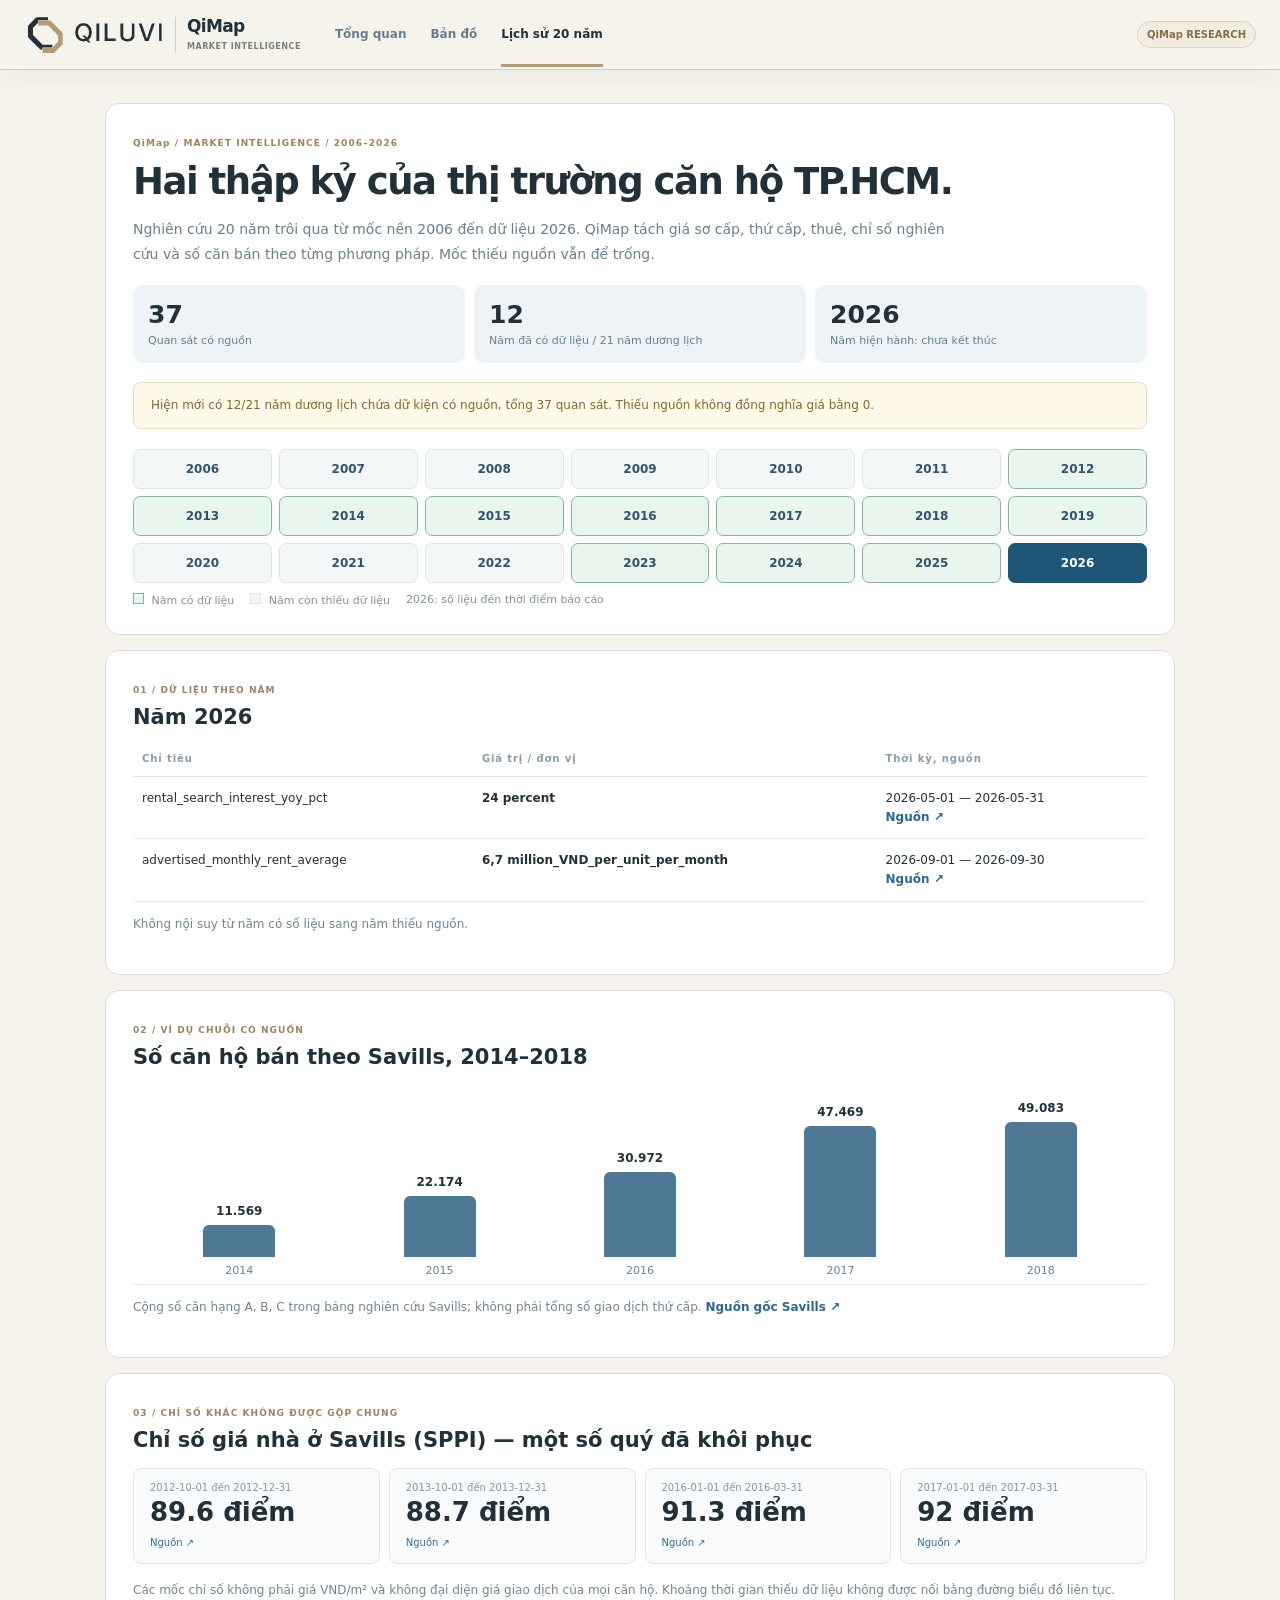
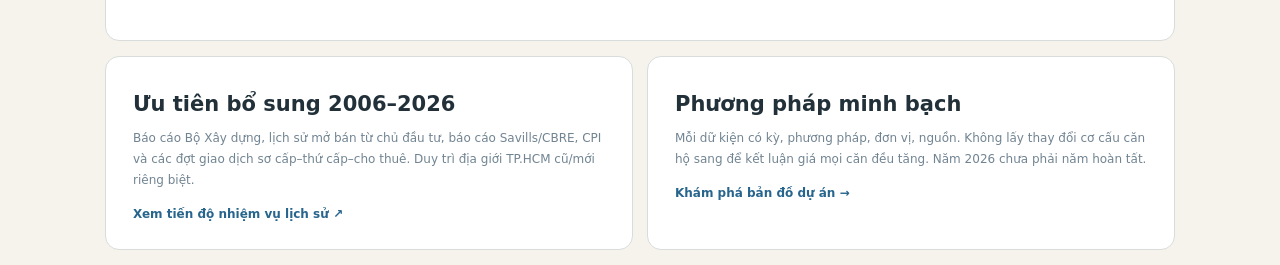
==== commit 355623f5: "brand: rename visible ATLAS product to QiMap by QILUVI across all live pages" ====
--- a/history.html
+++ b/history.html
@@ -2,8 +2,8 @@
 <html lang="vi">
 <head>
 <meta charset="utf-8"><meta name="viewport" content="width=device-width,initial-scale=1">
-<title>ATLAS · 20 năm thị trường căn hộ 2006–2026</title>
-<meta name="description" content="ATLAS dữ liệu căn hộ TP.HCM 2006–2026: mốc giá có nguồn, lượng bán, dự án và khoảng trống dữ liệu công khai.">
+<title>QiMap · 20 năm thị trường căn hộ 2006–2026</title>
+<meta name="description" content="QiMap dữ liệu căn hộ TP.HCM 2006–2026: mốc giá có nguồn, lượng bán, dự án và khoảng trống dữ liệu công khai.">
 <link rel="stylesheet" href="./assets/atlas-v4.css">
 <style>
 body{background:#f4f6f6;color:#18364b}.page{max-width:1110px;margin:33px auto;padding:0 20px}
@@ -22,14 +22,18 @@
 @media(max-width:720px){.years{grid-template-columns:repeat(4,1fr)}.statsHistory{grid-template-columns:1fr 1fr}.statsHistory>div:last-child{grid-column:1/-1}.twoPanels{grid-template-columns:1fr}.page{margin:13px auto}.panel{padding:17px}.datasetTable{font-size:11px}.datasetTable td,.datasetTable th{padding:10px 5px}}
 </style>
 <script defer src="./assets/atlas-history.js"></script>
+<meta name="theme-color" content="#223139">
+<link rel="icon" type="image/svg+xml" href="./assets/qiluvi-icon.svg">
+<link rel="stylesheet" href="./assets/qimap-brand.css">
+<meta property="og:site_name" content="QiMap by QILUVI">
 </head>
 <body>
-<header class="topbar"><a class="logo" href="./review.html"><span class="mark">A<span>.</span></span><span><b>ATLAS</b><small>Vietnam Apartment Intelligence</small></span></a><nav><a href="./review.html">Tổng quan</a><a href="./map-v4.html">Bản đồ</a><a class="active" href="./history.html">Lịch sử 20 năm</a></nav><div class="top-actions"><span class="beta">RESEARCH BETA</span></div></header>
+<header class="topbar"><a class="logo qimap-brand-lockup" href="./review.html" aria-label="QiMap — nền tảng dữ liệu thuộc QILUVI"><img class="qimap-brand-logo" src="./assets/qiluvi-logo-primary.svg" alt="QILUVI" width="144" height="42"><span class="qimap-product"><b>QiMap</b><small>Market Intelligence</small></span></a><nav><a href="./review.html">Tổng quan</a><a href="./map-v4.html">Bản đồ</a><a class="active" href="./history.html">Lịch sử 20 năm</a></nav><div class="top-actions"><span class="beta">QiMap RESEARCH</span></div></header>
 <main class="page">
 <section class="panel">
-<span class="eyebrow">ATLAS / MARKET INTELLIGENCE / 2006–2026</span>
+<span class="eyebrow">QiMap / MARKET INTELLIGENCE / 2006–2026</span>
 <h1>Hai thập kỷ của thị trường căn hộ TP.HCM.</h1>
-<p class="lead">Nghiên cứu 20 năm trôi qua từ mốc nền 2006 đến dữ liệu 2026. ATLAS tách giá sơ cấp, thứ cấp, thuê, chỉ số nghiên cứu và số căn bán theo từng phương pháp. Mốc thiếu nguồn vẫn để trống.</p>
+<p class="lead">Nghiên cứu 20 năm trôi qua từ mốc nền 2006 đến dữ liệu 2026. QiMap tách giá sơ cấp, thứ cấp, thuê, chỉ số nghiên cứu và số căn bán theo từng phương pháp. Mốc thiếu nguồn vẫn để trống.</p>
 <div class="statsHistory"><div><strong id="observationsCount">—</strong><span>Quan sát có nguồn</span></div><div><strong id="coveredYears">—</strong><span>Năm đã có dữ liệu / 21 năm dương lịch</span></div><div><strong id="lastPeriod">2026</strong><span>Năm hiện hành: chưa kết thúc</span></div></div>
 <p class="note" id="dataNote">Đang tải dữ liệu nghiên cứu...</p>
 <div class="years" id="years" aria-label="Chọn năm nghiên cứu"></div>
--- a/assets/atlas-v4.css
+++ b/assets/atlas-v4.css
@@ -32,3 +32,7 @@
 .atlasStopPopup p{font-size:11px;color:#697d88;margin:7px 0}
 .atlasStopPopup a{font-size:11px;color:#226891;font-weight:800}
 @media(max-width:820px){.mapTools{top:8px;max-height:calc(100dvh - 92px)}.transitList{max-height:150px}}
+
+/* Developer-first evidence status and source audit in project detail */
+.officialSourceLink{display:block;font-size:11px;font-weight:800;color:#2f7093;padding:5px 0;overflow-wrap:anywhere}
+.officialSourceWarning{font-size:11px;line-height:1.6;background:#fff4e5;color:#86612c;padding:10px 12px;border-radius:7px;margin:8px 0}
--- a/assets/qimap-brand.css
+++ b/assets/qimap-brand.css
@@ -0,0 +1,65 @@
+/* QiMap by QILUVI. Source: supplied QILUVI Brand Guidelines concept v1.
+   Palette: ivory/graphite/champagne/platinum/white. Preserve map tile behavior. */
+:root {
+ --qiluvi-ivory:#F6F3EC;
+ --qiluvi-graphite:#223139;
+ --qiluvi-champagne:#B49B77;
+ --qiluvi-platinum:#C9CDCC;
+ --qiluvi-white:#FFFFFF;
+ --navy:#223139;
+ --ink:#223139;
+ --muted:#647276;
+ --line:#C9CDCC;
+ --cream:#F6F3EC;
+ --paper:#F6F3EC;
+ --canvas:#F6F3EC;
+ --sand:#B49B77;
+ --highlight:#B49B77;
+ --light:#F6F3EC;
+}
+html {color-scheme:light}
+body{background:var(--qiluvi-ivory);color:var(--qiluvi-graphite);font-family:"Inter", "Noto Sans", "Segoe UI",system-ui,sans-serif}
+.nav,.topbar,#topbar{background:rgba(246,243,236,.97)!important;border-color:var(--qiluvi-platinum)!important}
+.qimap-brand-lockup{display:flex;align-items:center;gap:8px;min-width:0;flex-shrink:0;text-decoration:none}
+.qimap-brand-logo{display:block;width:143px;height:44px;object-fit:contain;object-position:left center;flex-shrink:0}
+.qimap-product{display:flex;flex-direction:column;justify-content:center;min-width:0;gap:2px;border-left:1px solid #C9CDCC;padding-left:11px;color:#223139}
+.qimap-product b{display:block;font-weight:780;font-size:18px;line-height:1.1;letter-spacing:-.05em;white-space:nowrap}
+.qimap-product small{display:block;font-size:8px;font-weight:700;line-height:1.3;color:#75807f;letter-spacing:.065em;white-space:nowrap;text-transform:uppercase}
+.nav .wordmark.qimap-brand-lockup,.topbar .logo.qimap-brand-lockup{min-width:226px;gap:8px}
+.nav .wordmark.qimap-brand-lockup .qimap-product b,.topbar .logo.qimap-brand-lockup .qimap-product b{font-size:17px;letter-spacing:-.04em}
+.nav .mainnav a.selected,.topbar nav a.active{border-color:var(--qiluvi-champagne)!important;color:var(--qiluvi-graphite)!important}
+.nav .version,.topbar .beta{color:#846d4c;border-color:#dfd0b7;background:#f3ece1}
+.intro{background:var(--qiluvi-ivory)}
+.intro h1 em,.intro .overline,.section .overline,.principles .overline,.eyebrow{color:#9C825E}
+.introGraphic{background-color:#e9e5dc!important;background-image:url('./qiluvi-connection-network.svg')!important;background-repeat:no-repeat!important;background-position:center!important;background-size:cover!important;border-color:var(--qiluvi-platinum)!important}
+.introGraphic .mapTile.one{background:#FFFFFFE8;border-color:#C9CDCC;color:#223139}
+.introGraphic .mapTile.two{background:#223139;border-color:#5d6c70;color:#F6F3EC}
+.introGraphic .mapTile .pulse{background:#B49B77}
+.introGraphic .rings{opacity:.55}
+.cta,.button,.cardsBottom button:hover{background:#223139;color:#F6F3EC}
+.cta:hover,.button:hover{background:#344954}
+.cta span,.plainlink,.underlineLink{color:#B49B77}
+.number,.statsHistory strong{color:#223139}
+.numbers>div,.projectCard,.panel,.chartPanel,.methodPanel,.segmentSummary,.segmentList,.rentalCard,.riskCard{border-color:#D8DCDA!important}
+.projectCard:hover{border-color:#B49B77!important}
+.mapShell{border-color:var(--qiluvi-platinum)!important}
+.sidebar{background:#F6F3EC!important;border-color:#C9CDCC!important}
+.sidebar .stats,.stats{background:#eeebe4!important;border-color:#dedad2!important}
+.sidebar .sideIntro{background-image:url('./qiluvi-connection-network.svg');background-repeat:no-repeat;background-size:240px auto;background-position:right -55px top -78px}
+.sideIntro h1{color:#223139}
+.mapTools{background:#F6F3ECF2;color:#223139}
+.mapTools .check{border-color:#d9d9d3}
+button:focus-visible,a:focus-visible,input:focus-visible,select:focus-visible{outline-color:#B49B77;outline-offset:2px}
+#topbar .brand{display:flex;align-items:center}
+#topbar .brand .qimap-brand-lockup .qimap-brand-logo{width:137px;height:41px}
+#topbar .brand .qimap-brand-lockup .qimap-product b{font-size:18px}
+#topbar .brand .qimap-brand-lockup .qimap-product small{font-size:7.5px}
+header a.qimap-brand-lockup:hover{opacity:.85}
+footer{background:#223139!important;color:#F6F3EC}
+footer .qimap-footer-brand{color:#F6F3EC;font-size:13px;letter-spacing:.09em}
+footer .qimap-footer-brand span{color:#B49B77;font-weight:500}
+.qimap-byline{color:#826c4b;font-size:11px;font-weight:800;letter-spacing:.06em}
+@media(max-width:1150px){.topbar .logo.qimap-brand-lockup{min-width:200px}.qimap-brand-logo{width:122px;height:39px}.qimap-product{padding-left:8px}.topbar nav{gap:13px}}
+@media(max-width:790px){.nav .wordmark.qimap-brand-lockup{min-width:0}.qimap-brand-logo{width:116px;height:39px}.nav .wordmark.qimap-brand-lockup .qimap-product b{font-size:16px}.qimap-product small{font-size:7px}.topbar .logo.qimap-brand-lockup{min-width:0}.topbar{gap:9px}.topbar nav{gap:9px}}
+@media(max-width:520px){.qimap-brand-logo{width:101px;height:36px}.qimap-product{padding-left:7px;gap:1px}.nav .wordmark.qimap-brand-lockup .qimap-product b,.topbar .logo.qimap-brand-lockup .qimap-product b{font-size:14px}.qimap-product small{font-size:6px;letter-spacing:.025em}.nav .wordmark.qimap-brand-lockup{gap:5px}.topbar .logo.qimap-brand-lockup{gap:5px}#topbar .brand .qimap-brand-lockup .qimap-brand-logo{width:103px;height:35px}#topbar .brand .qimap-brand-lockup .qimap-product b{font-size:15px}}
+@media(prefers-reduced-motion:reduce){html{scroll-behavior:auto}}
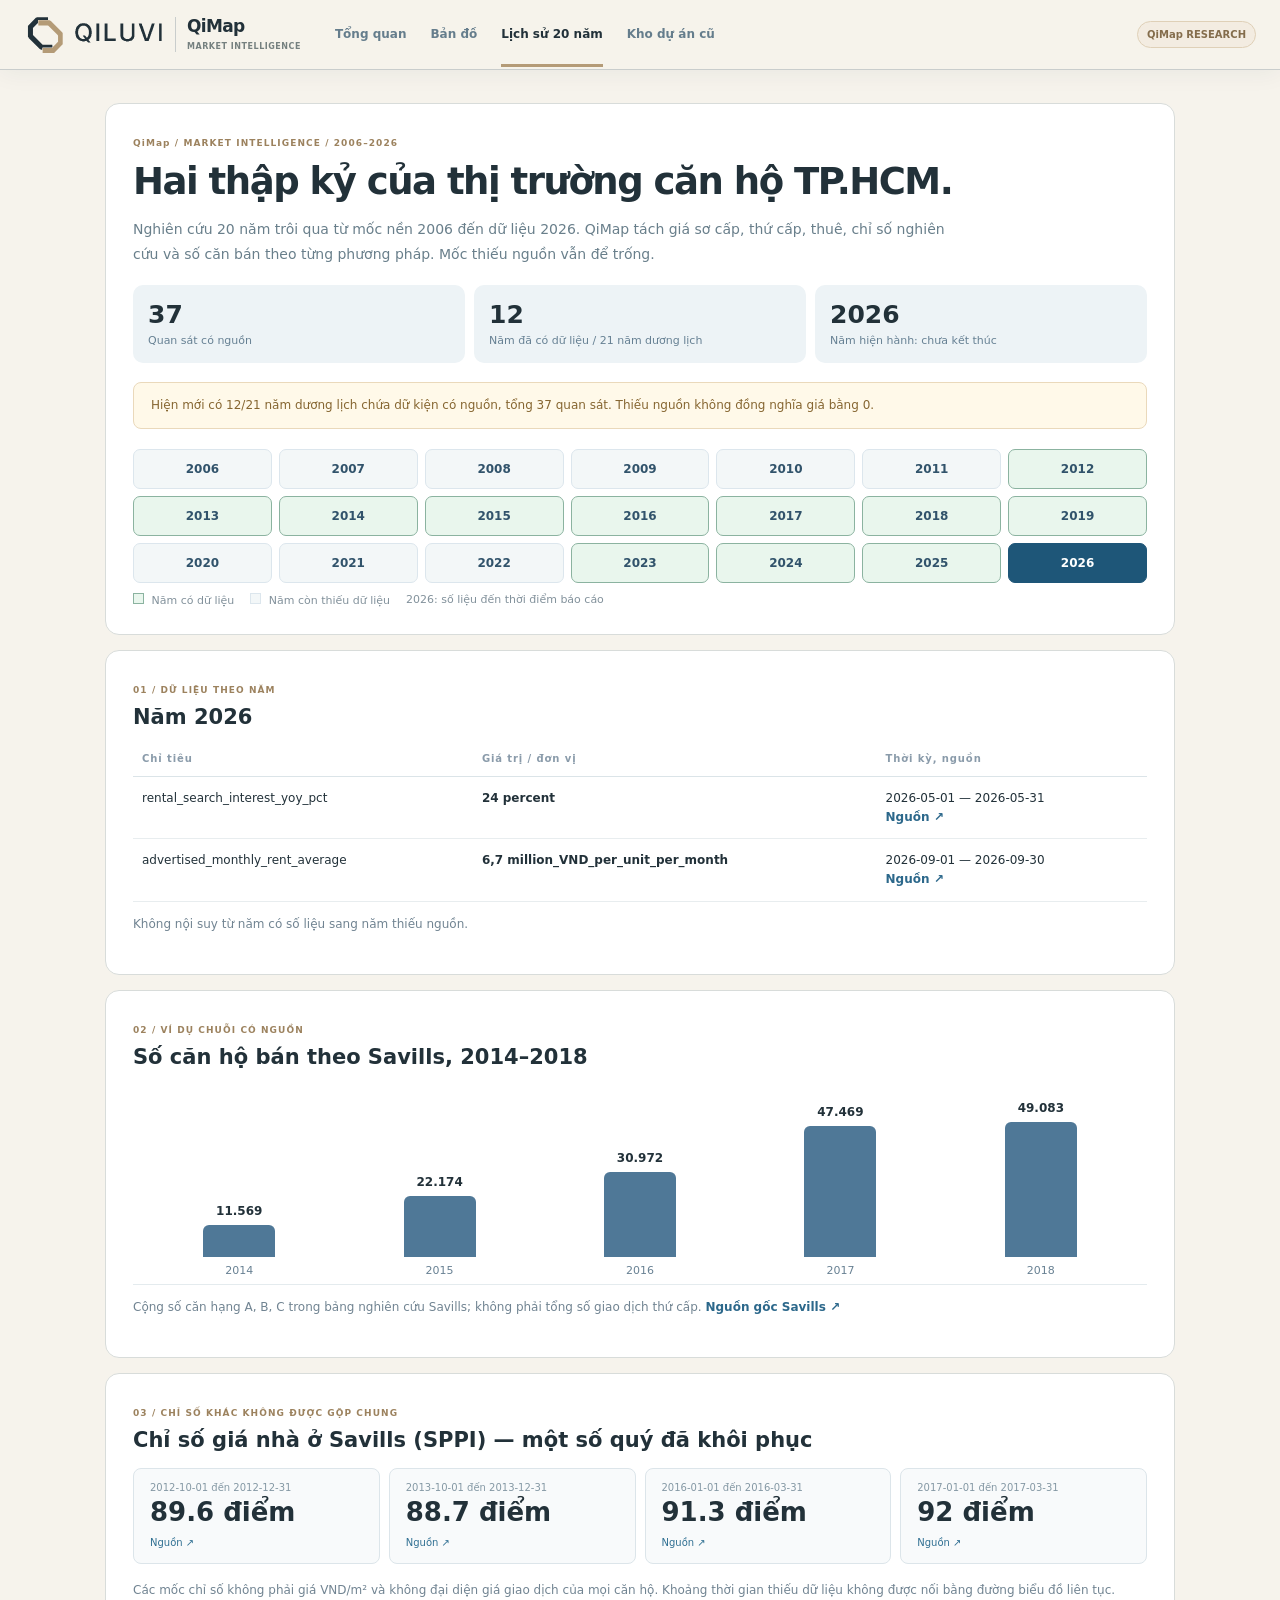
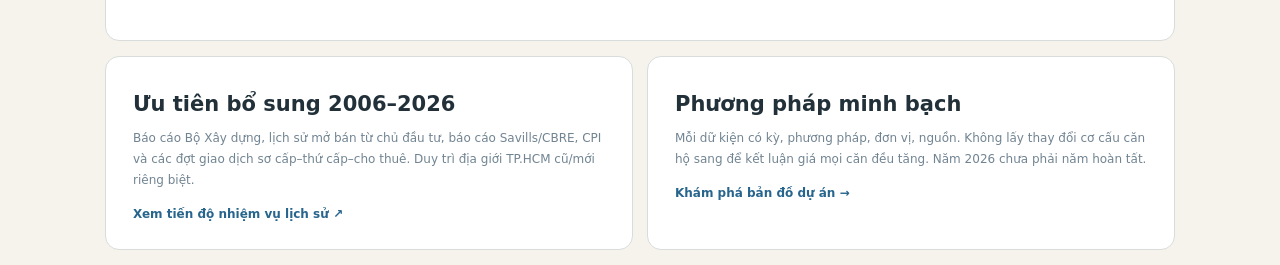
==== commit 8ee227a6: "feat(qimap): link secondary historical catalogue from live navigation" ====
--- a/history.html
+++ b/history.html
@@ -28,7 +28,7 @@
 <meta property="og:site_name" content="QiMap by QILUVI">
 </head>
 <body>
-<header class="topbar"><a class="logo qimap-brand-lockup" href="./review.html" aria-label="QiMap — nền tảng dữ liệu thuộc QILUVI"><img class="qimap-brand-logo" src="./assets/qiluvi-logo-primary.svg" alt="QILUVI" width="144" height="42"><span class="qimap-product"><b>QiMap</b><small>Market Intelligence</small></span></a><nav><a href="./review.html">Tổng quan</a><a href="./map-v4.html">Bản đồ</a><a class="active" href="./history.html">Lịch sử 20 năm</a></nav><div class="top-actions"><span class="beta">QiMap RESEARCH</span></div></header>
+<header class="topbar"><a class="logo qimap-brand-lockup" href="./review.html" aria-label="QiMap — nền tảng dữ liệu thuộc QILUVI"><img class="qimap-brand-logo" src="./assets/qiluvi-logo-primary.svg" alt="QILUVI" width="144" height="42"><span class="qimap-product"><b>QiMap</b><small>Market Intelligence</small></span></a><nav><a href="./review.html">Tổng quan</a><a href="./map-v4.html">Bản đồ</a><a class="active" href="./history.html">Lịch sử 20 năm</a><a href="./secondary-catalog.html">Kho dự án cũ</a></nav><div class="top-actions"><span class="beta">QiMap RESEARCH</span></div></header>
 <main class="page">
 <section class="panel">
 <span class="eyebrow">QiMap / MARKET INTELLIGENCE / 2006–2026</span>
--- a/assets/qimap-brand.css
+++ b/assets/qimap-brand.css
@@ -63,3 +63,9 @@
 @media(max-width:790px){.nav .wordmark.qimap-brand-lockup{min-width:0}.qimap-brand-logo{width:116px;height:39px}.nav .wordmark.qimap-brand-lockup .qimap-product b{font-size:16px}.qimap-product small{font-size:7px}.topbar .logo.qimap-brand-lockup{min-width:0}.topbar{gap:9px}.topbar nav{gap:9px}}
 @media(max-width:520px){.qimap-brand-logo{width:101px;height:36px}.qimap-product{padding-left:7px;gap:1px}.nav .wordmark.qimap-brand-lockup .qimap-product b,.topbar .logo.qimap-brand-lockup .qimap-product b{font-size:14px}.qimap-product small{font-size:6px;letter-spacing:.025em}.nav .wordmark.qimap-brand-lockup{gap:5px}.topbar .logo.qimap-brand-lockup{gap:5px}#topbar .brand .qimap-brand-lockup .qimap-brand-logo{width:103px;height:35px}#topbar .brand .qimap-brand-lockup .qimap-product b{font-size:15px}}
 @media(prefers-reduced-motion:reduce){html{scroll-behavior:auto}}
+
+/* Legacy V3 header was dark: keep the actual graphite QILUVI logo visible. */
+#topbar .brand{background:#F6F3EC!important;color:#223139!important;border:1px solid #C9CDCC!important;box-shadow:0 5px 18px #22313916!important}
+#topbar .brand .qimap-brand-lockup{color:#223139}
+@media(max-width:690px){#topbar .brand{min-width:0!important;padding:4px 7px!important;width:auto!important;height:46px!important}#topbar .brand .qimap-brand-lockup .qimap-brand-logo{width:91px!important;height:32px!important}#topbar .brand .qimap-brand-lockup .qimap-product b{font-size:13px!important}#topbar .brand .qimap-product small{display:none}}
+@media(max-width:520px){.qimap-map-page .topbar nav{display:none}.qimap-map-page .topbar .logo.qimap-brand-lockup{flex:1;min-width:0}.qimap-map-page .topbar .top-actions{margin-left:auto}}
